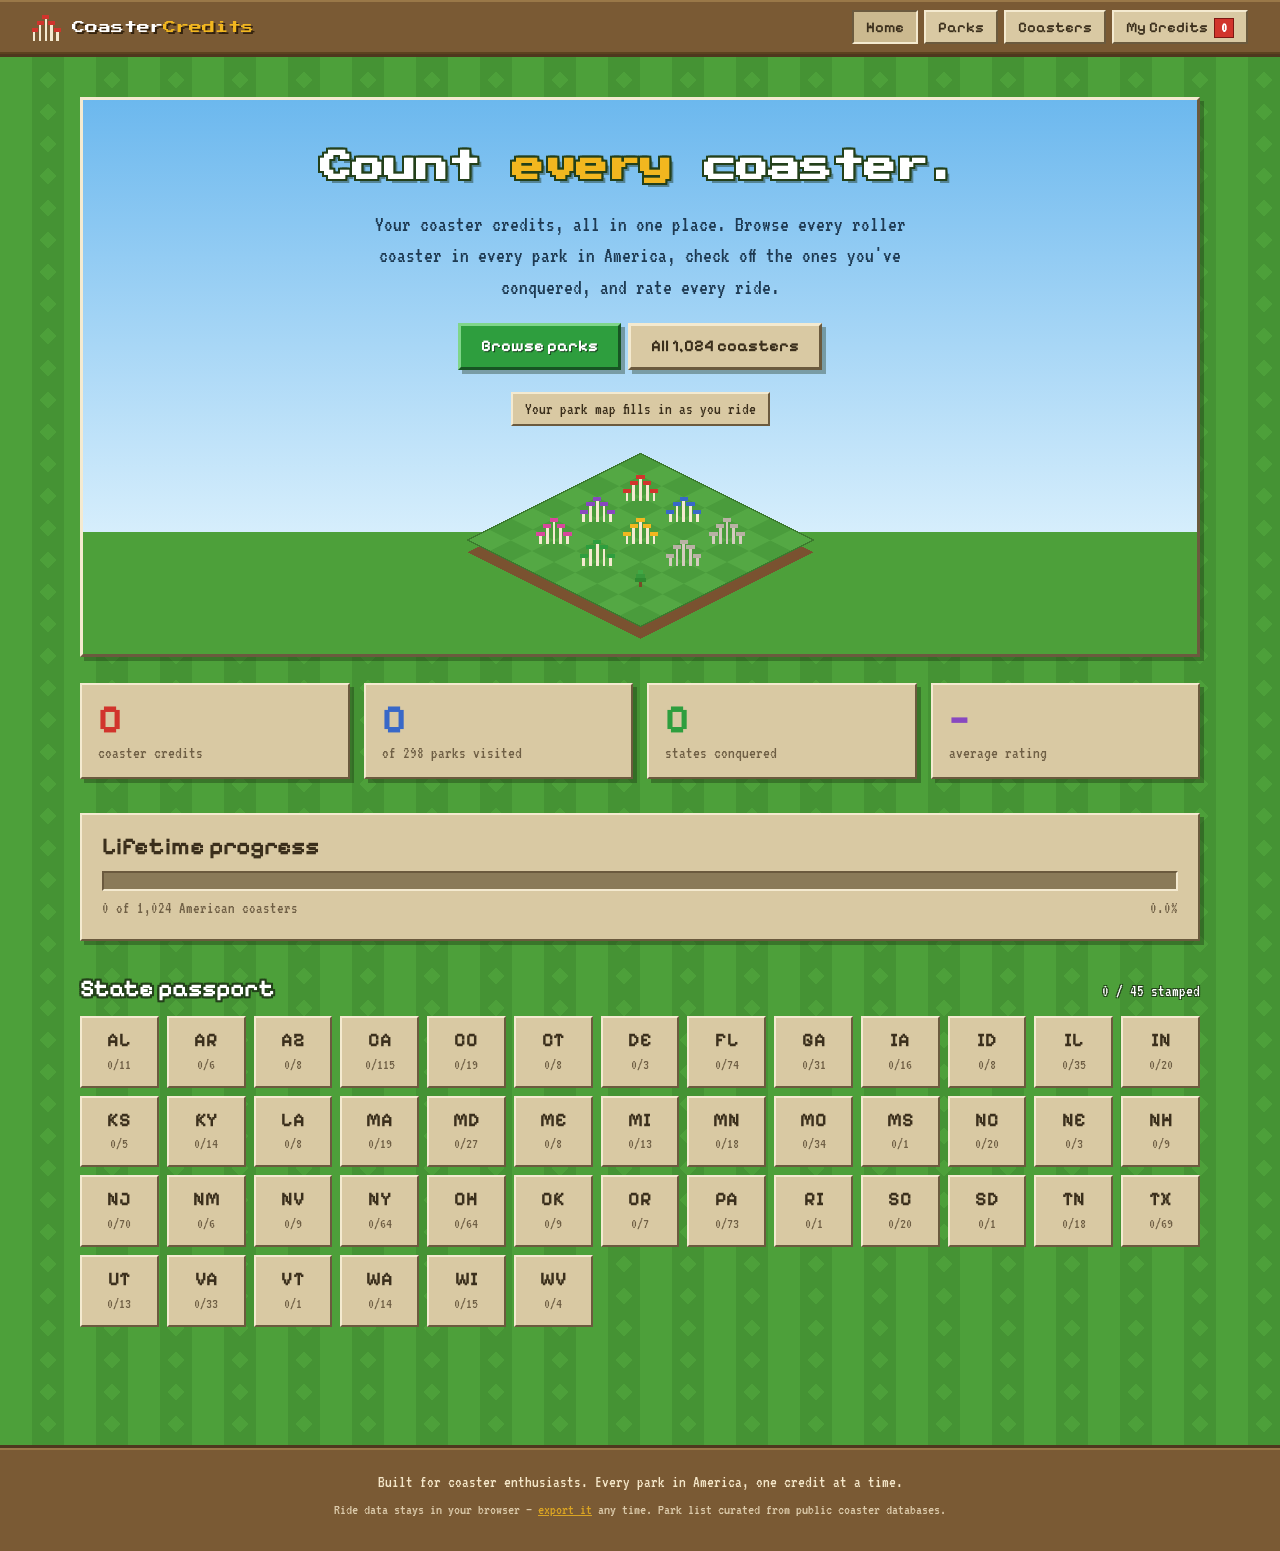
==== index.html @ 4cbdbcba "Add Coaster Credits — static pixel-art coaster credit tracker Static site (no build step) deployed t" ====
<!DOCTYPE html>
<html lang="en">
<head>
<meta charset="UTF-8">
<meta name="viewport" content="width=device-width, initial-scale=1">
<title>Coaster Credits — track every coaster you've ridden</title>
<meta name="description" content="A roller coaster credit tracker for enthusiasts. Browse every coaster in every park in America, log your rides, and review them.">
<link rel="icon" href="data:image/svg+xml,%3Csvg xmlns='http://www.w3.org/2000/svg' viewBox='0 0 100 100'%3E%3Ctext y='.9em' font-size='90'%3E🎢%3C/text%3E%3C/svg%3E">
<link rel="preconnect" href="https://fonts.googleapis.com">
<link rel="preconnect" href="https://fonts.gstatic.com" crossorigin>
<link href="https://fonts.googleapis.com/css2?family=Press+Start+2P&family=Pixelify+Sans:wght@400..700&family=VT323&display=swap" rel="stylesheet">
<link rel="stylesheet" href="css/style.css">
</head>
<body>

<header class="topbar">
  <a class="brand" href="#/">
    <svg class="brand-mark" viewBox="0 0 26 24" shape-rendering="crispEdges" aria-hidden="true">
      <rect x="1" y="16" width="2" height="8" fill="#f4ead0"/>
      <rect x="6" y="10" width="2" height="14" fill="#f4ead0"/>
      <rect x="11" y="5" width="2" height="19" fill="#f4ead0"/>
      <rect x="16" y="10" width="2" height="14" fill="#f4ead0"/>
      <rect x="21" y="16" width="2" height="8" fill="#f4ead0"/>
      <rect x="-1" y="13" width="6" height="3" fill="#d1342c"/>
      <rect x="4" y="7" width="6" height="3" fill="#d1342c"/>
      <rect x="9" y="2" width="6" height="3" fill="#d1342c"/>
      <rect x="14" y="7" width="6" height="3" fill="#d1342c"/>
      <rect x="19" y="13" width="6" height="3" fill="#d1342c"/>
    </svg>
    <span>Coaster<em>Credits</em></span>
  </a>
  <nav class="nav" id="nav">
    <a href="#/" data-route="home">Home</a>
    <a href="#/parks" data-route="parks">Parks</a>
    <a href="#/coasters" data-route="coasters">Coasters</a>
    <a href="#/credits" data-route="credits">My Credits <span class="nav-count" id="navCount">0</span></a>
  </nav>
</header>

<main id="view" class="view"></main>

<footer class="footer">
  <p>Built for coaster enthusiasts. Every park in America, one credit at a time.</p>
  <p class="footer-fine">Ride data stays in your browser — <a href="#/credits">export it</a> any time. Park list curated from public coaster databases.</p>
</footer>

<div class="modal-backdrop" id="modalBackdrop" hidden>
  <div class="modal" role="dialog" aria-modal="true" id="modal"></div>
</div>

<div class="toast-rail" id="toastRail"></div>

<script src="js/data.js"></script>
<script src="js/app.js"></script>
</body>
</html>
---- css/style.css ----
/* ============================================================
   Coaster Credits — tycoon-sim pixel theme
   Grass-tile world, beveled tan windows, pixel display type.
   ============================================================ */

:root {
  --grass: #4da03a;
  --grass-2: #459334;
  --sky: #6cb8ee;
  --sky-2: #d6eefc;
  --panel: #d9c9a3;
  --panel-2: #cbb98f;
  --panel-deep: #b5a377;
  --bevel-light: #f4ead0;
  --bevel-dark: #6b5a3e;
  --ink: #3b2f1c;
  --muted: #6f5f45;
  --title-a: #4a6cb3;
  --title-b: #2f4679;
  --red: #d1342c;
  --orange: #e8862c;
  --yellow: #f2b71f;
  --green: #2e9e3e;
  --green-deep: #1f6b2a;
  --blue: #3868c8;
  --purple: #8848c0;
  --outline: #23401a;
  --px-shadow: 4px 4px 0 rgba(20, 40, 12, .35);
  --font-hero: "Press Start 2P", monospace;
  --font-display: "Pixelify Sans", "Press Start 2P", monospace;
  --font-body: "VT323", "Courier New", monospace;
}

* { box-sizing: border-box; }

html { scroll-behavior: smooth; }

body {
  margin: 0;
  color: var(--ink);
  font-family: var(--font-body);
  font-size: 1.16rem;
  line-height: 1.45;
  min-height: 100vh;
  display: flex;
  flex-direction: column;
  background-color: var(--grass);
  background-image:
    linear-gradient(45deg, var(--grass-2) 25%, transparent 25%),
    linear-gradient(135deg, var(--grass-2) 25%, transparent 25%),
    linear-gradient(225deg, var(--grass-2) 25%, transparent 25%),
    linear-gradient(315deg, var(--grass-2) 25%, transparent 25%);
  background-position: 32px 0, 32px 0, 0 0, 0 0;
  background-size: 64px 32px;
}

a { color: inherit; }

::selection { background: var(--yellow); color: var(--ink); }

img, svg { image-rendering: pixelated; }

/* pixel text outline helpers */
.px-outline {
  color: #fff;
  text-shadow:
    2px 0 var(--outline), -2px 0 var(--outline),
    0 2px var(--outline), 0 -2px var(--outline),
    2px 2px var(--outline), -2px -2px var(--outline),
    2px -2px var(--outline), -2px 2px var(--outline);
}

/* ---------- bevel primitives ---------- */

.bevel, .panel, .park-card, .coaster-row, .credit-entry, .stat-card,
.passport-cell, .toast, .modal, .alpha-rail a {
  border: 2px solid;
  border-color: var(--bevel-light) var(--bevel-dark) var(--bevel-dark) var(--bevel-light);
  background: var(--panel);
  border-radius: 0;
}

/* ---------- top bar ---------- */

.topbar {
  position: sticky;
  top: 0;
  z-index: 50;
  display: flex;
  align-items: center;
  justify-content: space-between;
  gap: 10px;
  flex-wrap: wrap;
  padding: 10px clamp(12px, 3vw, 32px);
  background: #7a5a34;
  border-bottom: 3px solid #4e381e;
  box-shadow: inset 0 2px 0 #9a7848, inset 0 -2px 0 #5c421f;
}

.brand {
  display: flex;
  align-items: center;
  gap: 10px;
  text-decoration: none;
  font-family: var(--font-hero);
  font-size: .82rem;
  color: #fff;
  text-shadow: 2px 2px 0 #33220e;
}

.brand em { font-style: normal; color: var(--yellow); }

.brand-mark { width: 30px; height: 28px; }

.nav { display: flex; gap: 6px; flex-wrap: wrap; }

.nav a {
  text-decoration: none;
  color: var(--ink);
  font-family: var(--font-display);
  font-weight: 600;
  font-size: .92rem;
  padding: 5px 12px 4px;
  background: var(--panel);
  border: 2px solid;
  border-color: var(--bevel-light) var(--bevel-dark) var(--bevel-dark) var(--bevel-light);
}

.nav a:hover { background: #e5d6b2; }

.nav a.active {
  background: var(--panel-2);
  border-color: var(--bevel-dark) var(--bevel-light) var(--bevel-light) var(--bevel-dark);
}

.nav-count {
  display: inline-block;
  min-width: 20px;
  text-align: center;
  padding: 0 5px;
  margin-left: 3px;
  background: var(--red);
  border: 1px solid #7c1712;
  color: #fff;
  font-family: var(--font-body);
  font-size: .95rem;
  line-height: 1.2;
}

/* ---------- layout ---------- */

.view {
  flex: 1;
  width: min(1120px, 100% - clamp(20px, 5vw, 64px));
  margin: 0 auto;
  padding: clamp(20px, 3.5vw, 40px) 0 64px;
}

.page-head { margin-bottom: 20px; }

h1, h2, h3 { line-height: 1.2; margin: 0 0 .4em; }

h1 {
  font-family: var(--font-hero);
  font-size: clamp(1.05rem, 3.6vw, 1.7rem);
  color: #fff;
  text-shadow:
    2px 0 var(--outline), -2px 0 var(--outline),
    0 2px var(--outline), 0 -2px var(--outline),
    2px 2px var(--outline), -2px -2px var(--outline),
    2px -2px var(--outline), -2px 2px var(--outline),
    4px 4px 0 rgba(20, 40, 12, .4);
}

h2 { font-family: var(--font-display); font-weight: 700; font-size: 1.5rem; }

h3 { font-family: var(--font-display); font-weight: 600; font-size: 1.18rem; }

.page-head .lede, .view > .lede {
  color: #f0fae8;
  text-shadow: 1px 1px 0 var(--outline), -1px -1px 0 var(--outline),
    1px -1px 0 var(--outline), -1px 1px 0 var(--outline);
}

.lede { max-width: 62ch; margin: 0; font-size: 1.25rem; }

.grad-text {
  color: var(--yellow);
  text-shadow:
    2px 0 var(--outline), -2px 0 var(--outline),
    0 2px var(--outline), 0 -2px var(--outline),
    2px 2px var(--outline), -2px -2px var(--outline),
    2px -2px var(--outline), -2px 2px var(--outline),
    4px 4px 0 rgba(20, 40, 12, .4);
}

/* ---------- hero ---------- */

.hero {
  position: relative;
  overflow: hidden;
  text-align: center;
  padding: clamp(24px, 5vw, 48px) clamp(14px, 4vw, 40px) 0;
  margin-bottom: 26px;
  background: linear-gradient(var(--sky) 0%, var(--sky-2) 78%, var(--grass) 78%);
  border: 3px solid;
  border-color: var(--bevel-light) var(--bevel-dark) var(--bevel-dark) var(--bevel-light);
  box-shadow: var(--px-shadow);
}

.hero h1 { position: relative; z-index: 2; font-size: clamp(1.15rem, 4.2vw, 2rem); margin-bottom: .7em; }

.hero .lede {
  position: relative;
  z-index: 2;
  margin: 0 auto 20px;
  color: #1e3a52;
  text-shadow: none;
  font-size: clamp(1.15rem, 2.4vw, 1.35rem);
}

.hero .cta-row { position: relative; z-index: 2; margin-bottom: 22px; }

.hero-scene { margin: 0 auto; position: relative; z-index: 1; }

.hero-scene .iso-svg { display: block; margin: 0 auto; }

.scene-caption {
  position: relative;
  z-index: 2;
  display: inline-block;
  margin: 0 auto 14px;
  padding: 3px 12px;
  background: var(--panel);
  border: 2px solid;
  border-color: var(--bevel-light) var(--bevel-dark) var(--bevel-dark) var(--bevel-light);
  font-size: 1.05rem;
  color: var(--ink);
}

.cloud {
  position: absolute;
  top: auto;
  bottom: 40%;
  z-index: 0;
  left: -140px;
  width: 16px;
  height: 16px;
  background: #fff;
  opacity: .92;
  box-shadow:
    16px 0 #fff, 32px 0 #fff, 48px 0 #fff, 64px 0 #fff,
    16px -16px #fff, 32px -16px #fff, 48px -16px #fff;
  animation: drift 70s linear infinite;
  pointer-events: none;
}

.cloud.c2 { bottom: 30%; animation-duration: 105s; animation-delay: -40s; --cloud-scale: scale(.6); }

@keyframes drift {
  from { transform: translateX(0) var(--cloud-scale, scale(1)); }
  to { transform: translateX(130vw) var(--cloud-scale, scale(1)); }
}

/* ---------- iso scenes ---------- */

.iso-scene { text-align: center; }

.iso-svg { width: 100%; height: auto; }

.iso-extra {
  font-family: var(--font-body);
  font-size: 15px;
  fill: #fff;
  paint-order: stroke;
  stroke: var(--outline);
  stroke-width: 3px;
}

.panel-sky {
  background: linear-gradient(#8cc8f2, #d6eefc);
  padding: 14px 14px 6px;
  margin: 18px 0;
}

.scene-hint { font-size: 1rem; color: #2b4a63; margin: 4px 0 6px; }

/* ---------- buttons ---------- */

.btn {
  display: inline-flex;
  align-items: center;
  justify-content: center;
  gap: 8px;
  padding: 9px 20px 8px;
  border: 3px solid;
  border-color: var(--bevel-light) var(--bevel-dark) var(--bevel-dark) var(--bevel-light);
  border-radius: 0;
  background: var(--panel);
  color: var(--ink);
  font-family: var(--font-display);
  font-weight: 700;
  font-size: 1.02rem;
  text-decoration: none;
  cursor: pointer;
}

.btn:hover { filter: brightness(1.07); }

.btn:active {
  border-color: var(--bevel-dark) var(--bevel-light) var(--bevel-light) var(--bevel-dark);
  transform: translate(1px, 1px);
}

.btn-primary {
  background: var(--green);
  border-color: #7fd68a #175523 #175523 #7fd68a;
  color: #fff;
  text-shadow: 1px 1px 0 #14431c;
  box-shadow: var(--px-shadow);
}

.btn-primary:active { border-color: #175523 #7fd68a #7fd68a #175523; }

.btn-ghost { box-shadow: var(--px-shadow); }

.btn-small { padding: 6px 13px 5px; font-size: .92rem; box-shadow: none; }

.btn-danger {
  background: var(--red);
  border-color: #ef8f86 #6d130e #6d130e #ef8f86;
  color: #fff;
  text-shadow: 1px 1px 0 #5c110d;
}

.btn-danger:active { border-color: #6d130e #ef8f86 #ef8f86 #6d130e; }

/* ---------- stat band ---------- */

.stat-band {
  display: grid;
  grid-template-columns: repeat(auto-fit, minmax(150px, 1fr));
  gap: 14px;
  margin: 26px 0;
}

.stat-card { padding: 14px 16px 12px; box-shadow: var(--px-shadow); }

.stat-card .num {
  font-family: var(--font-display);
  font-weight: 700;
  font-size: clamp(1.9rem, 3.6vw, 2.5rem);
  line-height: 1;
}

.stat-band .stat-card:nth-child(1) .num { color: var(--red); }
.stat-band .stat-card:nth-child(2) .num { color: var(--blue); }
.stat-band .stat-card:nth-child(3) .num { color: var(--green); }
.stat-band .stat-card:nth-child(4) .num { color: var(--purple); }

.stat-card .label { color: var(--muted); font-size: 1.05rem; margin-top: 2px; }

/* ---------- sections / panels ---------- */

.section { margin: 34px 0; }

.section-head {
  display: flex;
  align-items: baseline;
  justify-content: space-between;
  gap: 12px;
  flex-wrap: wrap;
  margin-bottom: 12px;
}

.section-head h2 {
  color: #fff;
  text-shadow: 2px 0 var(--outline), -2px 0 var(--outline),
    0 2px var(--outline), 0 -2px var(--outline),
    2px 2px var(--outline), -2px -2px var(--outline),
    2px -2px var(--outline), -2px 2px var(--outline);
  margin: 0;
}

.section-head .more {
  color: #fff;
  font-size: 1.05rem;
  text-decoration: none;
  text-shadow: 1px 1px 0 var(--outline), -1px -1px 0 var(--outline),
    1px -1px 0 var(--outline), -1px 1px 0 var(--outline);
}

.section-head .more:hover { color: var(--yellow); }

.panel { padding: 18px 20px; box-shadow: var(--px-shadow); }

.panel h2 { margin-top: 0; }

/* ---------- progress ---------- */

.progress-wrap { margin-top: 8px; }

.progress-bar {
  height: 20px;
  background: #8a7a58;
  border: 2px solid;
  border-color: var(--bevel-dark) var(--bevel-light) var(--bevel-light) var(--bevel-dark);
  overflow: hidden;
}

.progress-bar > i {
  display: block;
  height: 100%;
  background: repeating-linear-gradient(90deg, var(--green) 0 12px, #3bb44e 12px 24px);
  transition: width .5s steps(12);
}

.progress-meta {
  display: flex;
  justify-content: space-between;
  gap: 10px;
  color: var(--muted);
  font-size: 1.02rem;
  margin-top: 6px;
}

/* meter: small labelled progress block */
.meter {
  position: relative;
  height: 18px;
  width: 100%;
  background: #8a7a58;
  border: 2px solid;
  border-color: var(--bevel-dark) var(--bevel-light) var(--bevel-light) var(--bevel-dark);
}

.meter i {
  display: block;
  height: 100%;
  background: repeating-linear-gradient(90deg, var(--green) 0 10px, #3bb44e 10px 20px);
}

.meter.full i { background: repeating-linear-gradient(90deg, var(--yellow) 0 10px, #f8cf4f 10px 20px); }

.meter b {
  position: absolute;
  inset: 0;
  display: grid;
  place-items: center;
  font-family: var(--font-body);
  font-weight: 400;
  font-size: .98rem;
  color: #fff;
  text-shadow: 1px 1px 0 #000;
  letter-spacing: .5px;
}

/* ---------- state passport ---------- */

.passport-grid {
  display: grid;
  grid-template-columns: repeat(auto-fill, minmax(74px, 1fr));
  gap: 8px;
}

.passport-cell {
  padding: 8px 6px 10px;
  text-align: center;
  text-decoration: none;
  position: relative;
  overflow: hidden;
}

.passport-cell:hover { background: #e5d6b2; }

.passport-cell .st { font-family: var(--font-display); font-weight: 700; font-size: 1.2rem; display: block; }

.passport-cell .frac { display: block; color: var(--muted); font-size: .95rem; }

.passport-cell .fill {
  position: absolute;
  left: 0;
  bottom: 0;
  height: 4px;
  background: var(--green);
}

.passport-cell.done { background: var(--green); border-color: #7fd68a #175523 #175523 #7fd68a; }
.passport-cell.done .st { color: #fff; text-shadow: 1px 1px 0 #14431c; }
.passport-cell.done .frac { color: #d8f5dc; }
.passport-cell.done .fill { background: var(--yellow); }

/* ---------- toolbars ---------- */

.toolbar {
  display: flex;
  gap: 8px;
  flex-wrap: wrap;
  align-items: center;
  margin: 16px 0 18px;
}

.search-box { position: relative; flex: 1 1 220px; }

.search-box svg {
  position: absolute;
  left: 11px;
  top: 50%;
  transform: translateY(-50%);
  width: 16px;
  height: 16px;
  color: var(--muted);
  pointer-events: none;
}

.search-box input {
  width: 100%;
  padding: 8px 12px 7px 36px;
  border: 2px solid;
  border-color: var(--bevel-dark) var(--bevel-light) var(--bevel-light) var(--bevel-dark);
  border-radius: 0;
  background: #f8f2df;
  color: var(--ink);
  font-family: var(--font-body);
  font-size: 1.12rem;
  outline: none;
}

.search-box input:focus { background: #fffbee; outline: 2px solid var(--yellow); outline-offset: -1px; }

.search-box input::placeholder { color: #a08e6c; }

select.control, .control-btn {
  padding: 8px 12px 7px;
  border: 2px solid;
  border-color: var(--bevel-light) var(--bevel-dark) var(--bevel-dark) var(--bevel-light);
  border-radius: 0;
  background: var(--panel);
  color: var(--ink);
  font-family: var(--font-body);
  font-size: 1.08rem;
  cursor: pointer;
  outline: none;
}

select.control:focus, .control-btn:focus-visible { outline: 2px solid var(--yellow); outline-offset: -1px; }

.control-btn.on {
  background: var(--panel-2);
  border-color: var(--bevel-dark) var(--bevel-light) var(--bevel-light) var(--bevel-dark);
  box-shadow: inset 0 0 0 2px rgba(46, 158, 62, .35);
}

.result-count {
  color: #fff;
  text-shadow: 1px 1px 0 var(--outline), -1px -1px 0 var(--outline),
    1px -1px 0 var(--outline), -1px 1px 0 var(--outline);
  font-size: 1.08rem;
  margin: -6px 0 12px;
}

/* ---------- park cards ---------- */

.card-grid {
  display: grid;
  grid-template-columns: repeat(auto-fill, minmax(240px, 1fr));
  gap: 14px;
}

.park-card {
  display: flex;
  flex-direction: column;
  gap: 10px;
  padding: 14px 16px 16px;
  text-decoration: none;
  box-shadow: var(--px-shadow);
  transition: transform .1s;
}

.park-card:hover { transform: translate(-2px, -2px); box-shadow: 6px 6px 0 rgba(20, 40, 12, .35); background: #e0d1ab; }

.park-card h3 { margin: 0; }

.park-card .loc { color: var(--muted); font-size: 1rem; }

.park-card-foot { margin-top: auto; display: flex; flex-direction: column; gap: 6px; }

.park-card-foot .count { color: var(--muted); font-size: 1.02rem; }

.park-card-foot .count b { color: var(--ink); }

/* ---------- badges ---------- */

.badge {
  display: inline-block;
  padding: 1px 8px;
  font-family: var(--font-body);
  font-size: .92rem;
  letter-spacing: .04em;
  text-transform: uppercase;
  border: 1px solid;
}

.badge-defunct { background: #b9b2a4; color: #46402f; border-color: #7d7565; }

.badge-ridden { background: var(--green); color: #fff; border-color: var(--green-deep); }

/* ---------- park detail ---------- */

.back-link {
  display: inline-flex;
  align-items: center;
  gap: 6px;
  color: #fff;
  text-shadow: 1px 1px 0 var(--outline), -1px -1px 0 var(--outline),
    1px -1px 0 var(--outline), -1px 1px 0 var(--outline);
  text-decoration: none;
  font-size: 1.08rem;
  margin-bottom: 14px;
}

.back-link:hover { color: var(--yellow); }

.park-hero {
  display: flex;
  justify-content: space-between;
  align-items: flex-start;
  gap: 18px;
  flex-wrap: wrap;
  margin-bottom: 6px;
}

.park-hero .meta {
  color: #f0fae8;
  text-shadow: 1px 1px 0 var(--outline), -1px -1px 0 var(--outline),
    1px -1px 0 var(--outline), -1px 1px 0 var(--outline);
  display: flex;
  gap: 10px;
  align-items: center;
  flex-wrap: wrap;
  font-size: 1.15rem;
}

.park-frac {
  font-family: var(--font-hero);
  font-size: 1.3rem;
  color: #fff;
  text-shadow: 2px 0 var(--outline), -2px 0 var(--outline),
    0 2px var(--outline), 0 -2px var(--outline),
    2px 2px var(--outline), -2px -2px var(--outline),
    2px -2px var(--outline), -2px 2px var(--outline);
}

.park-frac span { font-size: .8em; color: #d9e8d2; }

.park-panel { margin-top: 14px; }

/* ---------- coaster rows ---------- */

.coaster-list { display: flex; flex-direction: column; gap: 8px; margin-top: 18px; }

.coaster-row {
  display: flex;
  align-items: center;
  gap: 12px;
  padding: 10px 14px;
}

.coaster-row:hover { background: #e0d1ab; }

.coaster-row.ridden {
  background: #cfe3b0;
  border-color: #eef7dc #4c7030 #4c7030 #eef7dc;
}

.ride-toggle {
  flex: none;
  width: 30px;
  height: 30px;
  border: 2px solid;
  border-color: var(--bevel-dark) var(--bevel-light) var(--bevel-light) var(--bevel-dark);
  border-radius: 0;
  background: #f8f2df;
  cursor: pointer;
  display: grid;
  place-items: center;
  color: transparent;
  padding: 0;
}

.ride-toggle:hover { outline: 2px solid var(--yellow); outline-offset: -1px; }

.coaster-row.ridden .ride-toggle {
  background: var(--green);
  border-color: #7fd68a #175523 #175523 #7fd68a;
  color: #fff;
}

.ride-toggle svg { width: 16px; height: 16px; }

.coaster-info { flex: 1; min-width: 0; }

.coaster-info .cname { font-family: var(--font-display); font-weight: 600; font-size: 1.1rem; }

.coaster-info .csub { color: var(--muted); font-size: 1rem; display: flex; gap: 8px; align-items: center; flex-wrap: wrap; }

.coaster-info .csub a { color: var(--muted); text-decoration: none; }

.coaster-info .csub a:hover { color: var(--ink); text-decoration: underline; }

.row-stars { color: #d9a406; font-size: 1.05rem; letter-spacing: 2px; white-space: nowrap; }

.row-stars .off { color: rgba(59, 47, 28, .25); }

.review-snippet {
  color: var(--muted);
  font-size: 1.02rem;
  font-style: italic;
  margin-top: 2px;
  overflow: hidden;
  text-overflow: ellipsis;
  display: -webkit-box;
  -webkit-line-clamp: 2;
  -webkit-box-orient: vertical;
}

/* ---------- credits page ---------- */

.credit-entry { display: flex; gap: 14px; padding: 12px 16px; }

.credit-num {
  flex: none;
  font-family: var(--font-display);
  font-weight: 700;
  font-size: 1.25rem;
  color: var(--orange);
  min-width: 44px;
}

.credit-body { flex: 1; min-width: 0; }

.credit-body .cname { font-family: var(--font-display); font-weight: 600; font-size: 1.12rem; }

.credit-actions { display: flex; flex-direction: column; gap: 6px; align-items: flex-end; }

.icon-btn {
  background: var(--panel);
  border: 2px solid;
  border-color: var(--bevel-light) var(--bevel-dark) var(--bevel-dark) var(--bevel-light);
  border-radius: 0;
  color: var(--ink);
  padding: 3px 10px 2px;
  font-size: .98rem;
  cursor: pointer;
  font-family: var(--font-body);
}

.icon-btn:hover { background: #e5d6b2; }

.icon-btn:active { border-color: var(--bevel-dark) var(--bevel-light) var(--bevel-light) var(--bevel-dark); }

.empty-state {
  text-align: center;
  padding: 56px 20px;
  color: #fff;
  text-shadow: 1px 1px 0 var(--outline), -1px -1px 0 var(--outline),
    1px -1px 0 var(--outline), -1px 1px 0 var(--outline);
  font-size: 1.2rem;
}

.empty-state .big { font-size: 3rem; margin-bottom: 8px; text-shadow: none; }

.empty-state a { color: var(--yellow); }

.empty-state .btn { text-shadow: 1px 1px 0 #14431c; margin-top: 12px; }

/* ---------- modal ---------- */

.modal-backdrop[hidden] { display: none; }

.modal-backdrop {
  position: fixed;
  inset: 0;
  z-index: 100;
  background: rgba(20, 30, 12, .55);
  display: grid;
  place-items: center;
  padding: 16px;
}

.modal {
  width: min(500px, 100%);
  max-height: 90vh;
  overflow: auto;
  border-width: 3px;
  padding: 20px;
  box-shadow: 6px 6px 0 rgba(20, 40, 12, .45);
}

.modal h2 {
  margin: -20px -20px 4px;
  padding: 9px 16px 8px;
  background: linear-gradient(var(--title-a), var(--title-b));
  border-bottom: 2px solid #1d2c4e;
  color: #fff;
  text-shadow: 1px 1px 0 #16223c;
  font-size: 1.25rem;
}

.modal .sub { color: var(--muted); margin: 10px 0 16px; font-size: 1.05rem; }

.field { margin-bottom: 14px; }

.field label { display: block; font-family: var(--font-display); font-weight: 600; font-size: .95rem; margin-bottom: 5px; color: var(--ink); }

.field input[type="date"], .field input[type="number"], .field textarea {
  width: 100%;
  padding: 8px 12px;
  border: 2px solid;
  border-color: var(--bevel-dark) var(--bevel-light) var(--bevel-light) var(--bevel-dark);
  border-radius: 0;
  background: #f8f2df;
  color: var(--ink);
  font-family: var(--font-body);
  font-size: 1.1rem;
  outline: none;
}

.field input:focus, .field textarea:focus { background: #fffbee; outline: 2px solid var(--yellow); outline-offset: -1px; }

.field textarea { min-height: 100px; resize: vertical; }

.star-input { display: flex; gap: 4px; }

.star-input button {
  background: none;
  border: none;
  font-size: 2rem;
  line-height: 1;
  cursor: pointer;
  color: rgba(59, 47, 28, .25);
  padding: 2px;
}

.star-input button.on { color: #e8ac04; text-shadow: 1px 1px 0 #7c5a02; }

.star-input button:hover { transform: scale(1.15); }

.modal-actions { display: flex; justify-content: space-between; gap: 8px; margin-top: 18px; flex-wrap: wrap; }

.modal-actions .spacer { flex: 1; }

/* ---------- toasts ---------- */

.toast-rail {
  position: fixed;
  bottom: 20px;
  left: 50%;
  transform: translateX(-50%);
  z-index: 200;
  display: flex;
  flex-direction: column;
  gap: 8px;
  align-items: center;
  pointer-events: none;
  width: max-content;
  max-width: calc(100vw - 24px);
}

.toast {
  padding: 8px 18px 7px;
  font-size: 1.1rem;
  box-shadow: var(--px-shadow);
  animation: toastIn .18s steps(3), toastOut .25s steps(3) forwards 2.6s;
}

@keyframes toastIn { from { opacity: 0; transform: translateY(12px); } }
@keyframes toastOut { to { opacity: 0; transform: translateY(8px); } }

/* ---------- alphabet index ---------- */

.alpha-rail { display: flex; flex-wrap: wrap; gap: 5px; margin-bottom: 16px; }

.alpha-rail a {
  text-decoration: none;
  color: var(--ink);
  font-family: var(--font-display);
  font-weight: 600;
  font-size: .95rem;
  padding: 2px 8px 1px;
}

.alpha-rail a:hover { background: #e5d6b2; }

.alpha-head {
  font-family: var(--font-hero);
  font-size: 1.3rem;
  margin: 24px 0 8px;
  color: var(--yellow);
  text-shadow: 2px 0 var(--outline), -2px 0 var(--outline),
    0 2px var(--outline), 0 -2px var(--outline),
    2px 2px var(--outline), -2px -2px var(--outline),
    2px -2px var(--outline), -2px 2px var(--outline);
}

/* ---------- footer ---------- */

.footer {
  margin-top: 20px;
  padding: 18px clamp(16px, 4vw, 44px) 26px;
  background: #7a5a34;
  border-top: 3px solid #4e381e;
  box-shadow: inset 0 2px 0 #9a7848;
  color: #f4e6c8;
  text-align: center;
  font-size: 1.05rem;
}

.footer p { margin: 4px 0; }

.footer-fine { font-size: .95rem; opacity: .8; }

.footer a { color: var(--yellow); }

/* ---------- misc ---------- */

.hidden { display: none !important; }

@media (max-width: 640px) {
  body { font-size: 1.08rem; }
  .topbar { justify-content: center; }
  .nav { justify-content: center; }
  .nav a { font-size: .85rem; padding: 5px 9px 4px; }
  .brand { font-size: .7rem; }
  .view { width: calc(100% - 24px); }
  .credit-entry { flex-wrap: wrap; }
  .credit-actions { flex-direction: row; width: 100%; justify-content: flex-end; }
  .coaster-row { flex-wrap: wrap; }
  .coaster-info { flex: 1 1 60%; }
  .park-hero { align-items: center; }
  .passport-grid { grid-template-columns: repeat(auto-fill, minmax(62px, 1fr)); }
  .modal { padding: 16px; }
  .modal h2 { margin: -16px -16px 4px; }
  .toolbar .btn-small { flex: 1 1 auto; }
}

@media (prefers-reduced-motion: reduce) {
  *, *::before, *::after { animation-duration: .01ms !important; transition-duration: .01ms !important; }
}
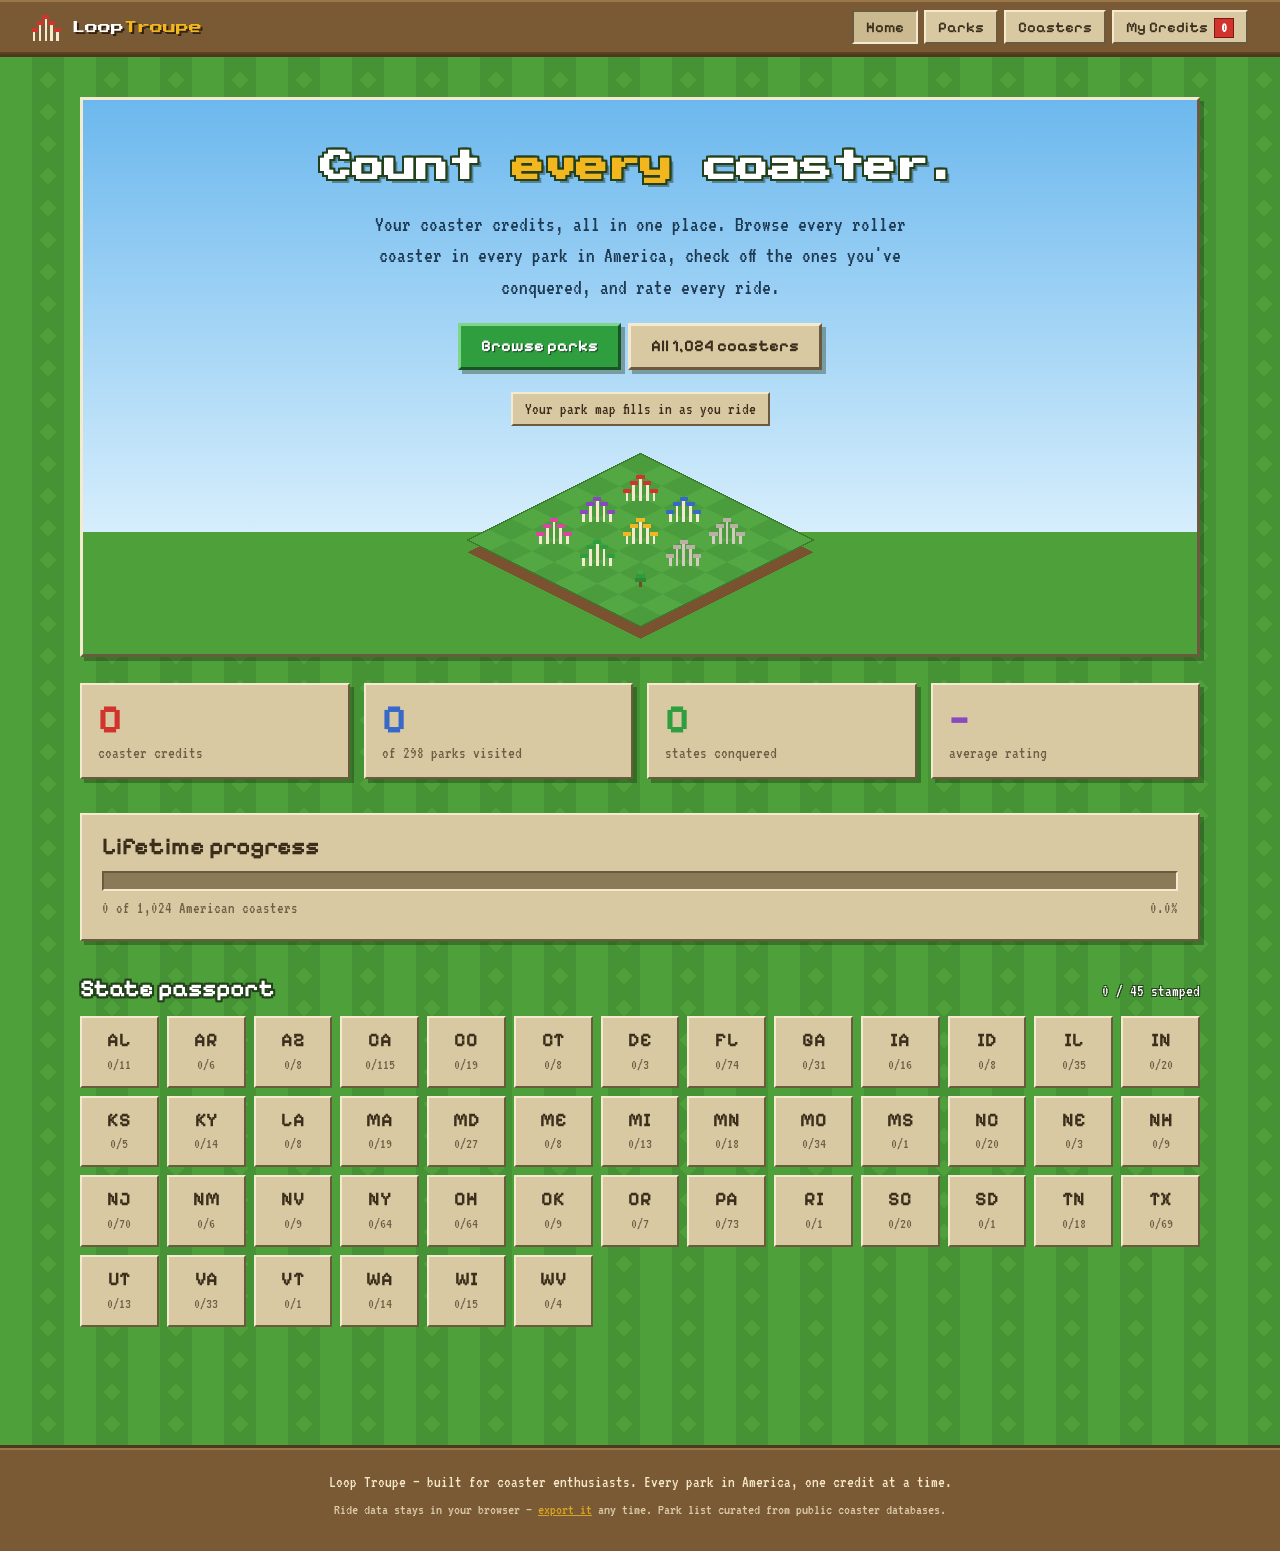
==== commit 5bb6043b: "Rebrand site as Loop Troupe Co-Authored-By: Claude Fable 5 <noreply@anthropic.com> Claude-Session: h" ====
--- a/index.html
+++ b/index.html
@@ -3,8 +3,8 @@
 <head>
 <meta charset="UTF-8">
 <meta name="viewport" content="width=device-width, initial-scale=1">
-<title>Coaster Credits — track every coaster you've ridden</title>
-<meta name="description" content="A roller coaster credit tracker for enthusiasts. Browse every coaster in every park in America, log your rides, and review them.">
+<title>Loop Troupe — track every coaster you've ridden</title>
+<meta name="description" content="Loop Troupe: a roller coaster credit tracker for enthusiasts. Browse every coaster in every park in America, log your rides, and review them.">
 <link rel="icon" href="data:image/svg+xml,%3Csvg xmlns='http://www.w3.org/2000/svg' viewBox='0 0 100 100'%3E%3Ctext y='.9em' font-size='90'%3E🎢%3C/text%3E%3C/svg%3E">
 <link rel="preconnect" href="https://fonts.googleapis.com">
 <link rel="preconnect" href="https://fonts.gstatic.com" crossorigin>
@@ -27,7 +27,7 @@
       <rect x="14" y="7" width="6" height="3" fill="#d1342c"/>
       <rect x="19" y="13" width="6" height="3" fill="#d1342c"/>
     </svg>
-    <span>Coaster<em>Credits</em></span>
+    <span>Loop<em>Troupe</em></span>
   </a>
   <nav class="nav" id="nav">
     <a href="#/" data-route="home">Home</a>
@@ -40,7 +40,7 @@
 <main id="view" class="view"></main>
 
 <footer class="footer">
-  <p>Built for coaster enthusiasts. Every park in America, one credit at a time.</p>
+  <p>Loop Troupe — built for coaster enthusiasts. Every park in America, one credit at a time.</p>
   <p class="footer-fine">Ride data stays in your browser — <a href="#/credits">export it</a> any time. Park list curated from public coaster databases.</p>
 </footer>
 
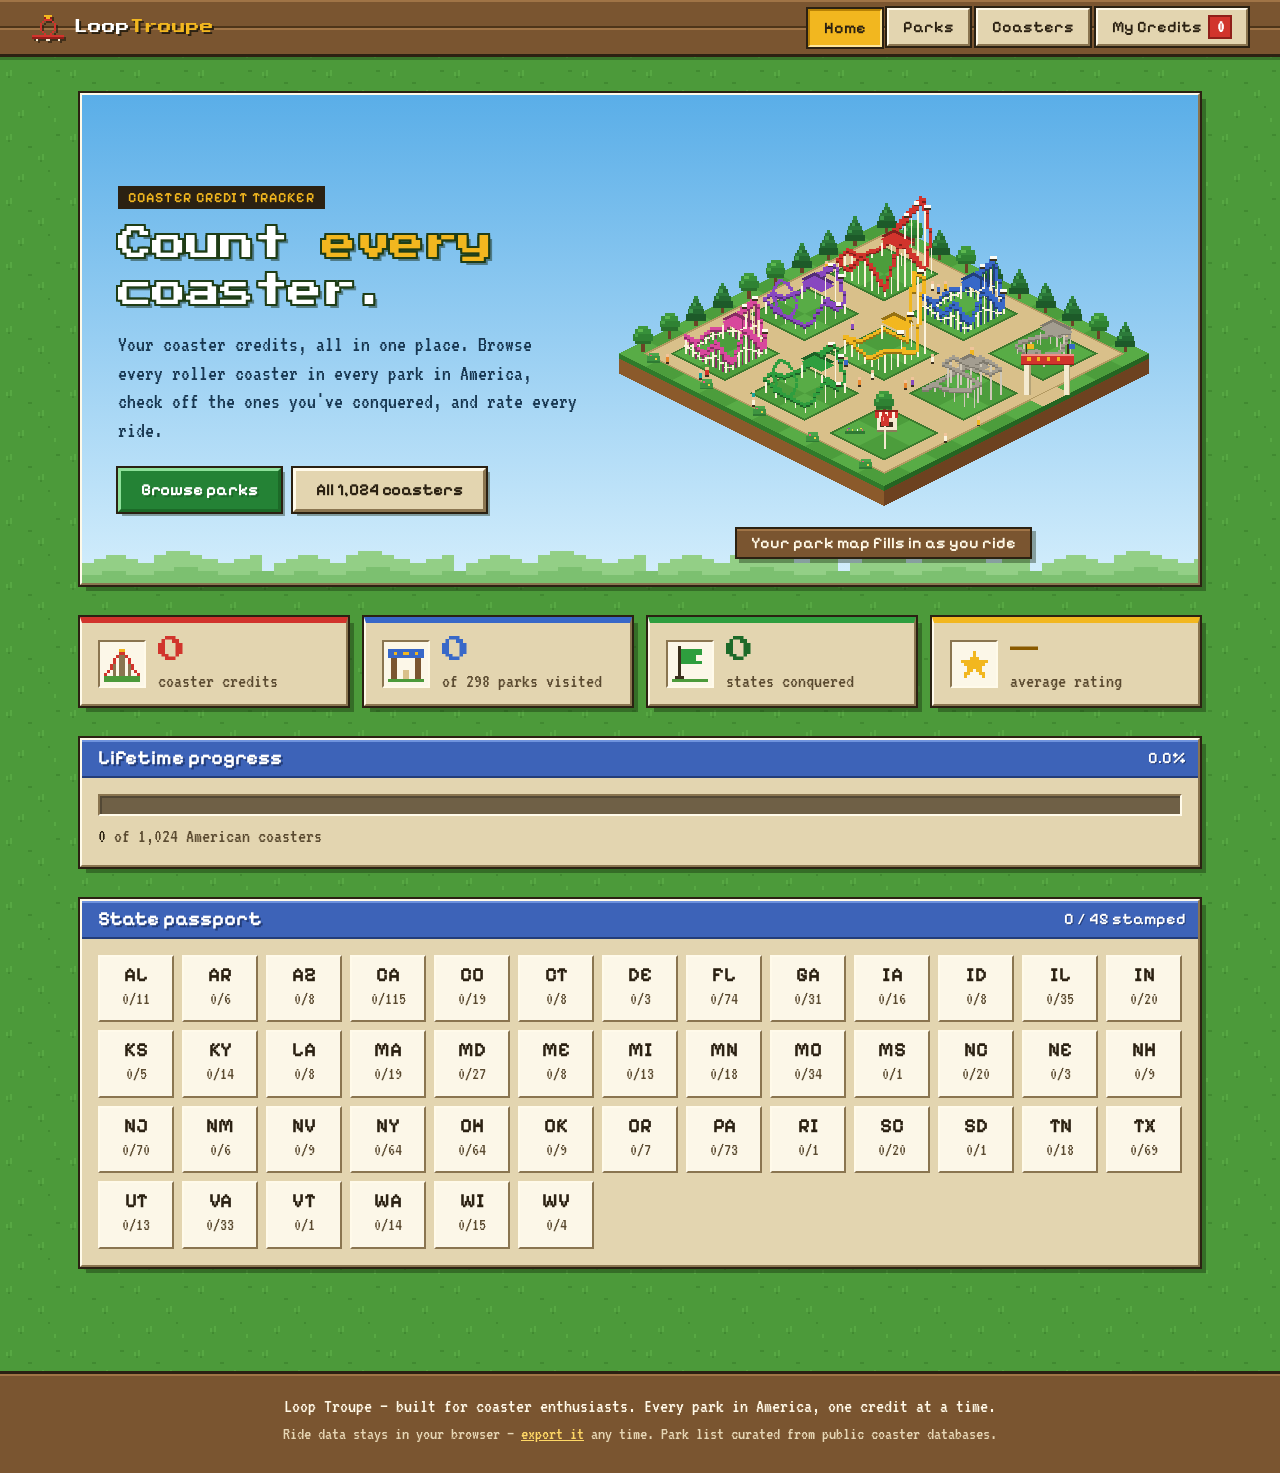
==== commit 31874735: "Polish the retro theme-park-sim design Product designer pass across every view, within the approved " ====
--- a/index.html
+++ b/index.html
@@ -12,24 +12,32 @@
 <link rel="stylesheet" href="css/style.css">
 </head>
 <body>
+<a class="skip-link" href="#view">Skip to content</a>
 
 <header class="topbar">
   <a class="brand" href="#/">
-    <svg class="brand-mark" viewBox="0 0 26 24" shape-rendering="crispEdges" aria-hidden="true">
-      <rect x="1" y="16" width="2" height="8" fill="#f4ead0"/>
-      <rect x="6" y="10" width="2" height="14" fill="#f4ead0"/>
-      <rect x="11" y="5" width="2" height="19" fill="#f4ead0"/>
-      <rect x="16" y="10" width="2" height="14" fill="#f4ead0"/>
-      <rect x="21" y="16" width="2" height="8" fill="#f4ead0"/>
-      <rect x="-1" y="13" width="6" height="3" fill="#d1342c"/>
-      <rect x="4" y="7" width="6" height="3" fill="#d1342c"/>
-      <rect x="9" y="2" width="6" height="3" fill="#d1342c"/>
-      <rect x="14" y="7" width="6" height="3" fill="#d1342c"/>
-      <rect x="19" y="13" width="6" height="3" fill="#d1342c"/>
+    <svg class="brand-mark" viewBox="0 0 16 14" shape-rendering="crispEdges" aria-hidden="true">
+      <rect x="6" y="3" width="4" height="1" fill="#d1342c"/>
+      <rect x="5" y="4" width="1" height="1" fill="#d1342c"/>
+      <rect x="10" y="4" width="1" height="1" fill="#d1342c"/>
+      <rect x="4" y="5" width="1" height="4" fill="#d1342c"/>
+      <rect x="11" y="5" width="1" height="4" fill="#d1342c"/>
+      <rect x="5" y="9" width="1" height="1" fill="#d1342c"/>
+      <rect x="10" y="9" width="1" height="1" fill="#d1342c"/>
+      <rect x="6" y="10" width="1" height="1" fill="#d1342c"/>
+      <rect x="9" y="10" width="1" height="1" fill="#d1342c"/>
+      <rect x="0" y="11" width="16" height="1" fill="#d1342c"/>
+      <rect x="0" y="12" width="16" height="1" fill="#8f1f19"/>
+      <rect x="2" y="13" width="1" height="1" fill="#f4ead0"/>
+      <rect x="13" y="13" width="1" height="1" fill="#f4ead0"/>
+      <rect x="7" y="13" width="2" height="1" fill="#f4ead0"/>
+      <rect x="6" y="1" width="4" height="2" fill="#f2b71f"/>
+      <rect x="6" y="2" width="1" height="1" fill="#8f1f19"/>
+      <rect x="9" y="2" width="1" height="1" fill="#8f1f19"/>
     </svg>
     <span>Loop<em>Troupe</em></span>
   </a>
-  <nav class="nav" id="nav">
+  <nav class="nav" id="nav" aria-label="Main">
     <a href="#/" data-route="home">Home</a>
     <a href="#/parks" data-route="parks">Parks</a>
     <a href="#/coasters" data-route="coasters">Coasters</a>
@@ -37,7 +45,7 @@
   </nav>
 </header>
 
-<main id="view" class="view"></main>
+<main id="view" class="view" tabindex="-1"></main>
 
 <footer class="footer">
   <p>Loop Troupe — built for coaster enthusiasts. Every park in America, one credit at a time.</p>
@@ -45,10 +53,10 @@
 </footer>
 
 <div class="modal-backdrop" id="modalBackdrop" hidden>
-  <div class="modal" role="dialog" aria-modal="true" id="modal"></div>
+  <div class="modal" role="dialog" aria-modal="true" aria-labelledby="modalTitle" tabindex="-1" id="modal"></div>
 </div>
 
-<div class="toast-rail" id="toastRail"></div>
+<div class="toast-rail" id="toastRail" role="status" aria-live="polite"></div>
 
 <script src="js/data.js"></script>
 <script src="js/app.js"></script>
--- a/css/style.css
+++ b/css/style.css
@@ -1,85 +1,198 @@
 /* ============================================================
-   Coaster Credits — tycoon-sim pixel theme
-   Grass-tile world, beveled tan windows, pixel display type.
+   Loop Troupe — retro theme-park-sim design system
+   Grass world, sky panels, beveled parchment windows with
+   blue title bars, pixel type, isometric pixel dioramas.
+   Canonical rules: docs/design_guide.md
    ============================================================ */
 
 :root {
-  --grass: #4da03a;
-  --grass-2: #459334;
-  --sky: #6cb8ee;
-  --sky-2: #d6eefc;
-  --panel: #d9c9a3;
-  --panel-2: #cbb98f;
-  --panel-deep: #b5a377;
-  --bevel-light: #f4ead0;
-  --bevel-dark: #6b5a3e;
-  --ink: #3b2f1c;
-  --muted: #6f5f45;
-  --title-a: #4a6cb3;
-  --title-b: #2f4679;
+  /* world */
+  --grass: #4c9a3a;
+  --grass-dark: #3f8530;
+  --grass-light: #5cad47;
+  --sky-top: #5aaee8;
+  --sky-bottom: #d4eefc;
+  --sky-ink: #173650;
+
+  /* parchment windows */
+  --panel: #e3d5b0;
+  --panel-alt: #d8c79c;
+  --panel-hover: #efe5c8;
+  --field: #fcf7e8;
+  --bevel-light: #fffaea;
+  --bevel-dark: #8a7550;
+  --edge: #2b2112;
+
+  /* wood (top bar, footer, plaques) */
+  --wood: #7a5530;
+  --wood-dark: #4e3519;
+  --wood-light: #a07446;
+
+  /* text */
+  --ink: #2b2112;
+  --muted: #5a4a30;
+  --on-dark: #fff8e6;
+
+  /* window chrome */
+  --title: #3d63b8;
+  --title-hi: #6f93de;
+  --title-lo: #233d7a;
+
+  /* accents (shared with track colors) */
   --red: #d1342c;
+  --red-dark: #8f1f19;
   --orange: #e8862c;
   --yellow: #f2b71f;
+  --gold-ink: #8a5a00;
   --green: #2e9e3e;
-  --green-deep: #1f6b2a;
+  --green-dark: #1c6a28;
+  --green-hi: #8ee09a;
+  --green-btn: #248235;   /* white text 4.9:1 */
+  --gold-light: #ffd866;  /* small yellow text on wood, 4.8:1 */
+  --link: #2c4e9e;
+  --ridden: #d6eab6;
+  --ridden-hover: #e2f1c8;
   --blue: #3868c8;
   --purple: #8848c0;
-  --outline: #23401a;
-  --px-shadow: 4px 4px 0 rgba(20, 40, 12, .35);
-  --font-hero: "Press Start 2P", monospace;
-  --font-display: "Pixelify Sans", "Press Start 2P", monospace;
+  --outline: #1f3d16;
+
+  /* elevation */
+  --shadow: 4px 4px 0 rgba(16, 36, 10, .38);
+  --shadow-lg: 6px 6px 0 rgba(16, 36, 10, .38);
+  --ring: 0 0 0 2px var(--edge);
+
+  /* type */
+  --font-hero: "Press Start 2P", "Courier New", monospace;
+  --font-display: "Pixelify Sans", "Trebuchet MS", sans-serif;
   --font-body: "VT323", "Courier New", monospace;
+  --fs-body: 1.375rem;   /* 22px VT323 */
+  --fs-meta: 1.25rem;    /* 20px VT323 */
+  --fs-small: 1.125rem;  /* 18px VT323, the floor */
+  --fs-ui: 1rem;         /* 16px Pixelify: buttons, nav, labels */
+  --fs-h3: 1.25rem;      /* Pixelify */
+  --fs-h2: 1.25rem;      /* Pixelify, window titles */
+  --fs-h1: clamp(1.15rem, 3vw, 1.75rem);  /* Press Start 2P */
+
+  /* spacing (4px grid) */
+  --s1: 4px;
+  --s2: 8px;
+  --s3: 12px;
+  --s4: 16px;
+  --s5: 24px;
+  --s6: 32px;
+  --s7: 48px;
+  --tap: 44px;
 }
 
 * { box-sizing: border-box; }
 
-html { scroll-behavior: smooth; }
+html { scroll-behavior: smooth; -webkit-text-size-adjust: 100%; }
 
 body {
   margin: 0;
   color: var(--ink);
   font-family: var(--font-body);
-  font-size: 1.16rem;
-  line-height: 1.45;
+  font-size: var(--fs-body);
+  line-height: 1.25;
+  /* Pixelify Sans's "fi" ligature reads as "A"; keep every glyph literal */
+  font-variant-ligatures: none;
   min-height: 100vh;
   display: flex;
   flex-direction: column;
   background-color: var(--grass);
-  background-image:
-    linear-gradient(45deg, var(--grass-2) 25%, transparent 25%),
-    linear-gradient(135deg, var(--grass-2) 25%, transparent 25%),
-    linear-gradient(225deg, var(--grass-2) 25%, transparent 25%),
-    linear-gradient(315deg, var(--grass-2) 25%, transparent 25%);
-  background-position: 32px 0, 32px 0, 0 0, 0 0;
-  background-size: 64px 32px;
+  /* pixel grass tufts, drawn at 2x so every texel is a crisp 2px square */
+  background-image: url("data:image/svg+xml,%3Csvg xmlns='http://www.w3.org/2000/svg' width='32' height='32' shape-rendering='crispEdges'%3E%3Cg fill='%2357a843'%3E%3Crect x='3' y='4' width='1' height='2'/%3E%3Crect x='5' y='3' width='1' height='3'/%3E%3Crect x='19' y='14' width='1' height='2'/%3E%3Crect x='21' y='13' width='1' height='3'/%3E%3Crect x='9' y='24' width='1' height='2'/%3E%3Crect x='11' y='23' width='1' height='3'/%3E%3Crect x='27' y='27' width='1' height='2'/%3E%3C/g%3E%3Cg fill='%23418a31'%3E%3Crect x='4' y='6' width='1' height='1'/%3E%3Crect x='20' y='16' width='1' height='1'/%3E%3Crect x='10' y='26' width='1' height='1'/%3E%3Crect x='14' y='9' width='2' height='1'/%3E%3Crect x='28' y='3' width='2' height='1'/%3E%3Crect x='24' y='21' width='1' height='1'/%3E%3C/g%3E%3C/svg%3E");
+  background-size: 64px 64px;
+  image-rendering: pixelated;
 }
 
 a { color: inherit; }
 
 ::selection { background: var(--yellow); color: var(--ink); }
 
-img, svg { image-rendering: pixelated; }
-
-/* pixel text outline helpers */
-.px-outline {
-  color: #fff;
-  text-shadow:
-    2px 0 var(--outline), -2px 0 var(--outline),
-    0 2px var(--outline), 0 -2px var(--outline),
-    2px 2px var(--outline), -2px -2px var(--outline),
-    2px -2px var(--outline), -2px 2px var(--outline);
-}
+svg { image-rendering: pixelated; }
+
+/* one focus style everywhere: yellow + ink double ring, visible on any surface */
+/* ink / yellow / ink: readable on grass, sky, wood, parchment and yellow alike */
+:focus-visible {
+  outline: 3px solid var(--yellow);
+  outline-offset: 2px;
+  box-shadow: 0 0 0 2px var(--edge), 0 0 0 7px var(--edge) !important;
+}
+
+.skip-link {
+  position: absolute;
+  left: 8px;
+  top: -60px;
+  z-index: 300;
+  padding: 8px 14px;
+  background: var(--yellow);
+  color: var(--ink);
+  font-family: var(--font-display);
+  font-weight: 700;
+  text-decoration: none;
+  border: 2px solid var(--edge);
+}
+
+.skip-link:focus { top: 8px; }
+
+.view:focus { outline: none; }
 
 /* ---------- bevel primitives ---------- */
 
-.bevel, .panel, .park-card, .coaster-row, .credit-entry, .stat-card,
-.passport-cell, .toast, .modal, .alpha-rail a {
+.window, .stat-card, .park-card, .passport-cell, .toast, .modal, .alpha-rail a, .sky {
   border: 2px solid;
   border-color: var(--bevel-light) var(--bevel-dark) var(--bevel-dark) var(--bevel-light);
   background: var(--panel);
   border-radius: 0;
 }
 
+/* a window is a parchment panel with an ink edge and a hard drop shadow */
+.window, .stat-card, .park-card, .modal, .sky {
+  box-shadow: var(--ring), var(--shadow-lg);
+}
+
+.window-bar {
+  display: flex;
+  align-items: center;
+  justify-content: space-between;
+  gap: var(--s3);
+  min-height: 38px;
+  padding: 5px var(--s3) 5px var(--s4);
+  background: var(--title);
+  border-bottom: 2px solid var(--title-lo);
+  box-shadow: inset 0 2px 0 var(--title-hi);
+  color: #fff;
+}
+
+.window-bar h2 {
+  margin: 0;
+  font-size: var(--fs-h2);
+  color: #fff;
+  text-shadow: 2px 2px 0 var(--title-lo);
+  min-width: 0;
+}
+
+.window-bar .bar-meta, .window-bar .bar-link {
+  font-family: var(--font-display);
+  font-size: var(--fs-ui);
+  font-weight: 600;
+  color: #fff;
+  text-shadow: 1px 1px 0 var(--title-lo);
+  white-space: nowrap;
+}
+
+.window-bar .bar-link {
+  text-decoration: none;
+  padding: 6px 10px;
+  margin: -6px -4px;
+  border: 2px solid transparent;
+}
+
+.window-bar .bar-link:hover { border-color: var(--title-hi) var(--title-lo) var(--title-lo) var(--title-hi); background: #4a71c6; }
+
+.window-body { padding: var(--s4) var(--s4) var(--s4); }
+
 /* ---------- top bar ---------- */
 
 .topbar {
@@ -89,12 +202,17 @@
   display: flex;
   align-items: center;
   justify-content: space-between;
-  gap: 10px;
+  gap: var(--s2) var(--s3);
   flex-wrap: wrap;
-  padding: 10px clamp(12px, 3vw, 32px);
-  background: #7a5a34;
-  border-bottom: 3px solid #4e381e;
-  box-shadow: inset 0 2px 0 #9a7848, inset 0 -2px 0 #5c421f;
+  padding: 8px clamp(12px, 3vw, 32px);
+  background-color: var(--wood);
+  /* plank seams */
+  background-image: linear-gradient(var(--wood-dark) 0 0), linear-gradient(var(--wood-light) 0 0);
+  background-size: 100% 2px, 100% 2px;
+  background-position: 0 50%, 0 calc(50% + 2px);
+  background-repeat: no-repeat;
+  border-bottom: 3px solid var(--edge);
+  box-shadow: inset 0 2px 0 var(--wood-light), 0 3px 0 rgba(16, 36, 10, .3);
 }
 
 .brand {
@@ -103,187 +221,271 @@
   gap: 10px;
   text-decoration: none;
   font-family: var(--font-hero);
-  font-size: .82rem;
+  font-size: .85rem;
   color: #fff;
-  text-shadow: 2px 2px 0 #33220e;
+  text-shadow: 2px 2px 0 var(--edge);
+  padding: 4px 0;
 }
 
 .brand em { font-style: normal; color: var(--yellow); }
 
-.brand-mark { width: 30px; height: 28px; }
+.brand-mark { width: 32px; height: 28px; filter: drop-shadow(2px 2px 0 rgba(43, 33, 18, .7)); }
 
 .nav { display: flex; gap: 6px; flex-wrap: wrap; }
 
 .nav a {
+  display: inline-flex;
+  align-items: center;
+  justify-content: center;
+  gap: 6px;
+  min-height: 38px;
   text-decoration: none;
   color: var(--ink);
   font-family: var(--font-display);
   font-weight: 600;
-  font-size: .92rem;
-  padding: 5px 12px 4px;
+  font-size: var(--fs-ui);
+  padding: 4px 14px;
   background: var(--panel);
   border: 2px solid;
   border-color: var(--bevel-light) var(--bevel-dark) var(--bevel-dark) var(--bevel-light);
-}
-
-.nav a:hover { background: #e5d6b2; }
+  box-shadow: var(--ring);
+}
+
+.nav a:hover { background: var(--panel-hover); }
 
 .nav a.active {
-  background: var(--panel-2);
-  border-color: var(--bevel-dark) var(--bevel-light) var(--bevel-light) var(--bevel-dark);
+  background: var(--yellow);
+  border-color: #b98306 #fde69a #fde69a #b98306;
+  transform: translate(1px, 1px);
 }
 
 .nav-count {
   display: inline-block;
-  min-width: 20px;
+  min-width: 24px;
   text-align: center;
   padding: 0 5px;
-  margin-left: 3px;
   background: var(--red);
-  border: 1px solid #7c1712;
+  border: 2px solid var(--red-dark);
   color: #fff;
   font-family: var(--font-body);
-  font-size: .95rem;
-  line-height: 1.2;
+  font-size: 1.15rem;
+  line-height: 1.05;
 }
 
 /* ---------- layout ---------- */
 
 .view {
   flex: 1;
-  width: min(1120px, 100% - clamp(20px, 5vw, 64px));
+  width: min(1120px, 100% - clamp(24px, 5vw, 64px));
   margin: 0 auto;
-  padding: clamp(20px, 3.5vw, 40px) 0 64px;
-}
-
-.page-head { margin-bottom: 20px; }
+  padding: clamp(20px, 3.5vw, 36px) 0 var(--s7);
+}
 
 h1, h2, h3 { line-height: 1.2; margin: 0 0 .4em; }
 
 h1 {
   font-family: var(--font-hero);
-  font-size: clamp(1.05rem, 3.6vw, 1.7rem);
+  font-weight: 400;
+  font-size: var(--fs-h1);
+  line-height: 1.35;
   color: #fff;
   text-shadow:
     2px 0 var(--outline), -2px 0 var(--outline),
     0 2px var(--outline), 0 -2px var(--outline),
     2px 2px var(--outline), -2px -2px var(--outline),
     2px -2px var(--outline), -2px 2px var(--outline),
-    4px 4px 0 rgba(20, 40, 12, .4);
-}
-
-h2 { font-family: var(--font-display); font-weight: 700; font-size: 1.5rem; }
-
-h3 { font-family: var(--font-display); font-weight: 600; font-size: 1.18rem; }
-
-.page-head .lede, .view > .lede {
-  color: #f0fae8;
-  text-shadow: 1px 1px 0 var(--outline), -1px -1px 0 var(--outline),
-    1px -1px 0 var(--outline), -1px 1px 0 var(--outline);
-}
-
-.lede { max-width: 62ch; margin: 0; font-size: 1.25rem; }
+    4px 4px 0 rgba(16, 36, 10, .45);
+  overflow-wrap: anywhere;
+}
+
+h2 { font-family: var(--font-display); font-weight: 700; font-size: var(--fs-h2); }
+
+h3 { font-family: var(--font-display); font-weight: 600; font-size: var(--fs-h3); }
+
+.lede { max-width: 60ch; margin: 0; font-size: var(--fs-body); line-height: 1.3; }
 
 .grad-text {
   color: var(--yellow);
-  text-shadow:
-    2px 0 var(--outline), -2px 0 var(--outline),
-    0 2px var(--outline), 0 -2px var(--outline),
-    2px 2px var(--outline), -2px -2px var(--outline),
-    2px -2px var(--outline), -2px 2px var(--outline),
-    4px 4px 0 rgba(20, 40, 12, .4);
-}
-
-/* ---------- hero ---------- */
-
-.hero {
+}
+
+.section { margin: var(--s6) 0; }
+
+/* ---------- sky panels (hero, page heads, park head) ---------- */
+
+.sky {
   position: relative;
   overflow: hidden;
-  text-align: center;
-  padding: clamp(24px, 5vw, 48px) clamp(14px, 4vw, 40px) 0;
-  margin-bottom: 26px;
-  background: linear-gradient(var(--sky) 0%, var(--sky-2) 78%, var(--grass) 78%);
-  border: 3px solid;
-  border-color: var(--bevel-light) var(--bevel-dark) var(--bevel-dark) var(--bevel-light);
-  box-shadow: var(--px-shadow);
-}
-
-.hero h1 { position: relative; z-index: 2; font-size: clamp(1.15rem, 4.2vw, 2rem); margin-bottom: .7em; }
-
-.hero .lede {
-  position: relative;
-  z-index: 2;
-  margin: 0 auto 20px;
-  color: #1e3a52;
-  text-shadow: none;
-  font-size: clamp(1.15rem, 2.4vw, 1.35rem);
-}
-
-.hero .cta-row { position: relative; z-index: 2; margin-bottom: 22px; }
-
-.hero-scene { margin: 0 auto; position: relative; z-index: 1; }
-
-.hero-scene .iso-svg { display: block; margin: 0 auto; }
-
-.scene-caption {
-  position: relative;
-  z-index: 2;
-  display: inline-block;
-  margin: 0 auto 14px;
-  padding: 3px 12px;
-  background: var(--panel);
-  border: 2px solid;
-  border-color: var(--bevel-light) var(--bevel-dark) var(--bevel-dark) var(--bevel-light);
-  font-size: 1.05rem;
-  color: var(--ink);
-}
+  background:
+    /* distant pixel hills along the bottom edge */
+    url("data:image/svg+xml,%3Csvg xmlns='http://www.w3.org/2000/svg' width='96' height='24' shape-rendering='crispEdges'%3E%3Cpath d='M0 24V14h6v-2h6v-2h10v2h6v2h8v-4h6V8h12v2h6v2h8v2h8v-2h8v-2h6v14z' fill='%2393cf86'/%3E%3Cpath d='M0 24v-4h10v-2h12v2h14v-2h10v-2h12v2h10v2h16v-2h12v6z' fill='%237cc070'/%3E%3C/svg%3E") repeat-x left bottom / 192px 48px,
+    linear-gradient(var(--sky-top), var(--sky-bottom));
+}
+
+.sky .lede { color: var(--sky-ink); }
+
+.page-head {
+  padding: var(--s5) var(--s5) calc(var(--s5) + 34px);
+  margin-bottom: var(--s5);
+}
+
+.page-head h1 { position: relative; z-index: 1; margin-bottom: var(--s3); }
+
+/* decorative coasters standing on the hills of a page head (wide screens only) */
+.head-art {
+  position: absolute;
+  right: clamp(16px, 4vw, 48px);
+  bottom: 6px;
+  z-index: 0;
+  display: none;
+  gap: 0;
+  pointer-events: none;
+}
+
+.head-art .sprite-art { margin-left: -28px; }
+
+@media (min-width: 760px) {
+  .page-head { min-height: 200px; padding-right: 360px; }
+  .head-art { display: flex; }
+}
+
+.page-head .lede { position: relative; z-index: 1; }
 
 .cloud {
   position: absolute;
-  top: auto;
-  bottom: 40%;
+  top: 22px;
+  left: -140px;
   z-index: 0;
-  left: -140px;
-  width: 16px;
-  height: 16px;
+  width: 8px;
+  height: 8px;
   background: #fff;
-  opacity: .92;
   box-shadow:
-    16px 0 #fff, 32px 0 #fff, 48px 0 #fff, 64px 0 #fff,
-    16px -16px #fff, 32px -16px #fff, 48px -16px #fff;
-  animation: drift 70s linear infinite;
+    8px 0 #fff, 16px 0 #fff, 24px 0 #fff, 32px 0 #fff, 40px 0 #fff, 48px 0 #fff,
+    8px -8px #fff, 16px -8px #fff, 24px -8px #fff, 32px -8px #fff,
+    16px -16px #fff, 24px -16px #fff,
+    0 8px #cfe6f7, 8px 8px #cfe6f7, 16px 8px #cfe6f7, 24px 8px #cfe6f7, 32px 8px #cfe6f7, 40px 8px #cfe6f7, 48px 8px #cfe6f7;
+  animation: drift 80s linear infinite;
   pointer-events: none;
 }
 
-.cloud.c2 { bottom: 30%; animation-duration: 105s; animation-delay: -40s; --cloud-scale: scale(.6); }
+.cloud.c2 { top: 64%; animation-duration: 120s; animation-delay: -55s; }
+.cloud.c3 { top: 40%; animation-duration: 150s; animation-delay: -100s; }
 
 @keyframes drift {
-  from { transform: translateX(0) var(--cloud-scale, scale(1)); }
-  to { transform: translateX(130vw) var(--cloud-scale, scale(1)); }
+  from { transform: translateX(0); }
+  to { transform: translateX(calc(100vw + 280px)); }
+}
+
+/* ---------- hero ---------- */
+
+.hero {
+  display: grid;
+  grid-template-columns: minmax(0, 1fr);
+  gap: var(--s4);
+  align-items: center;
+  padding: clamp(20px, 4vw, 40px) clamp(16px, 3vw, 36px) clamp(16px, 2vw, 24px);
+  margin-bottom: var(--s6);
+  text-align: center;
+}
+
+.hero-copy { position: relative; z-index: 1; }
+
+.kicker {
+  display: inline-block;
+  margin: 0 0 var(--s3);
+  padding: 3px 10px;
+  background: var(--edge);
+  color: var(--yellow);
+  font-family: var(--font-display);
+  font-weight: 600;
+  font-size: .875rem;
+  letter-spacing: .08em;
+  text-transform: uppercase;
+}
+
+.hero h1 { font-size: clamp(1.3rem, 3.6vw, 2.15rem); margin-bottom: var(--s4); }
+
+.hero .lede { margin: 0 auto var(--s5); }
+
+.cta-row { display: flex; gap: var(--s3); justify-content: center; flex-wrap: wrap; }
+
+.hero-scene { position: relative; z-index: 1; margin: 0; }
+
+.scene-caption {
+  display: inline-flex;
+  flex-wrap: wrap;
+  justify-content: center;
+  gap: 2px 10px;
+  margin-top: var(--s2);
+  padding: 4px 14px;
+  background: var(--wood);
+  border: 2px solid var(--edge);
+  box-shadow: inset 0 2px 0 var(--wood-light), var(--shadow);
+  color: var(--on-dark);
+  font-family: var(--font-display);
+  font-size: var(--fs-ui);
+  font-weight: 600;
+}
+
+.scene-caption a { color: var(--gold-light); }
+
+@media (min-width: 960px) {
+  .hero {
+    grid-template-columns: minmax(0, 5fr) minmax(0, 6fr);
+    text-align: left;
+    gap: var(--s5);
+  }
+  .hero .lede { margin-left: 0; }
+  .hero .cta-row { justify-content: flex-start; }
+  .hero-scene { text-align: center; }
 }
 
 /* ---------- iso scenes ---------- */
 
 .iso-scene { text-align: center; }
 
-.iso-svg { width: 100%; height: auto; }
+/* Fit the container, never upscale past 2x the art's native size. */
+.iso-svg {
+  display: block;
+  margin: 0 auto;
+  width: 100%;
+  height: auto;
+  max-width: calc(var(--w) * 2);
+}
 
 .iso-extra {
-  font-family: var(--font-body);
-  font-size: 15px;
-  fill: #fff;
-  paint-order: stroke;
-  stroke: var(--outline);
-  stroke-width: 3px;
-}
-
-.panel-sky {
-  background: linear-gradient(#8cc8f2, #d6eefc);
-  padding: 14px 14px 6px;
-  margin: 18px 0;
-}
-
-.scene-hint { font-size: 1rem; color: #2b4a63; margin: 4px 0 6px; }
+  font-family: var(--font-display);
+  font-weight: 700;
+  font-size: 13px;
+  fill: var(--ink);
+}
+
+.park-head { padding: var(--s5) var(--s5) var(--s4); margin-bottom: var(--s4); }
+
+.park-head .park-scene { position: relative; z-index: 1; margin: var(--s4) 0 var(--s2); }
+
+.scene-legend {
+  position: relative;
+  z-index: 1;
+  display: flex;
+  justify-content: center;
+  flex-wrap: wrap;
+  gap: var(--s2) var(--s4);
+  font-size: var(--fs-meta);
+  color: var(--ink);
+}
+
+.scene-legend span {
+  display: inline-flex;
+  align-items: center;
+  gap: 8px;
+  padding: 2px 10px;
+  background: rgba(252, 247, 232, .85);
+  border: 2px solid var(--edge);
+}
+
+.key { display: inline-block; width: 18px; height: 6px; border: 1px solid var(--edge); }
+.key-ridden { background: linear-gradient(90deg, var(--red) 0 33%, var(--blue) 33% 66%, var(--yellow) 66%); }
+.key-waiting { background: #a39d90; }
 
 /* ---------- buttons ---------- */
 
@@ -292,7 +494,8 @@
   align-items: center;
   justify-content: center;
   gap: 8px;
-  padding: 9px 20px 8px;
+  min-height: var(--tap);
+  padding: 6px 20px;
   border: 3px solid;
   border-color: var(--bevel-light) var(--bevel-dark) var(--bevel-dark) var(--bevel-light);
   border-radius: 0;
@@ -300,479 +503,619 @@
   color: var(--ink);
   font-family: var(--font-display);
   font-weight: 700;
-  font-size: 1.02rem;
+  font-size: 1.05rem;
+  line-height: 1.1;
   text-decoration: none;
   cursor: pointer;
-}
-
-.btn:hover { filter: brightness(1.07); }
+  box-shadow: var(--ring), var(--shadow);
+}
+
+.btn:hover { background: var(--panel-hover); }
 
 .btn:active {
   border-color: var(--bevel-dark) var(--bevel-light) var(--bevel-light) var(--bevel-dark);
-  transform: translate(1px, 1px);
+  transform: translate(2px, 2px);
+  box-shadow: var(--ring), 2px 2px 0 rgba(16, 36, 10, .38);
 }
 
 .btn-primary {
-  background: var(--green);
-  border-color: #7fd68a #175523 #175523 #7fd68a;
+  background: var(--green-btn);
+  border-color: var(--green-hi) var(--green-dark) var(--green-dark) var(--green-hi);
   color: #fff;
-  text-shadow: 1px 1px 0 #14431c;
-  box-shadow: var(--px-shadow);
-}
-
-.btn-primary:active { border-color: #175523 #7fd68a #7fd68a #175523; }
-
-.btn-ghost { box-shadow: var(--px-shadow); }
-
-.btn-small { padding: 6px 13px 5px; font-size: .92rem; box-shadow: none; }
+  text-shadow: 2px 2px 0 var(--green-dark);
+}
+
+.btn-primary:hover { background: #2a923c; }
+
+.btn-primary:active { border-color: var(--green-dark) var(--green-hi) var(--green-hi) var(--green-dark); }
+
+.btn-small { min-height: 40px; padding: 4px 14px; font-size: var(--fs-ui); }
 
 .btn-danger {
   background: var(--red);
-  border-color: #ef8f86 #6d130e #6d130e #ef8f86;
+  border-color: #f2a39b var(--red-dark) var(--red-dark) #f2a39b;
   color: #fff;
-  text-shadow: 1px 1px 0 #5c110d;
-}
-
-.btn-danger:active { border-color: #6d130e #ef8f86 #ef8f86 #6d130e; }
+  text-shadow: 2px 2px 0 var(--red-dark);
+}
+
+.btn-danger:hover { background: #df4037; }
+
+.btn-danger:active { border-color: var(--red-dark) #f2a39b #f2a39b var(--red-dark); }
+
+.icon-btn {
+  flex: none;
+  min-height: 40px;
+  min-width: 64px;
+  padding: 4px 12px;
+  background: var(--panel);
+  border: 2px solid;
+  border-color: var(--bevel-light) var(--bevel-dark) var(--bevel-dark) var(--bevel-light);
+  border-radius: 0;
+  box-shadow: var(--ring);
+  color: var(--ink);
+  font-family: var(--font-display);
+  font-weight: 600;
+  font-size: var(--fs-ui);
+  cursor: pointer;
+}
+
+.row-log { min-width: 92px; }
+
+.icon-btn:hover { background: var(--panel-hover); }
+
+.icon-btn:active {
+  border-color: var(--bevel-dark) var(--bevel-light) var(--bevel-light) var(--bevel-dark);
+  transform: translate(1px, 1px);
+}
 
 /* ---------- stat band ---------- */
 
 .stat-band {
   display: grid;
-  grid-template-columns: repeat(auto-fit, minmax(150px, 1fr));
-  gap: 14px;
-  margin: 26px 0;
-}
-
-.stat-card { padding: 14px 16px 12px; box-shadow: var(--px-shadow); }
-
-.stat-card .num {
-  font-family: var(--font-display);
-  font-weight: 700;
-  font-size: clamp(1.9rem, 3.6vw, 2.5rem);
-  line-height: 1;
-}
-
-.stat-band .stat-card:nth-child(1) .num { color: var(--red); }
-.stat-band .stat-card:nth-child(2) .num { color: var(--blue); }
-.stat-band .stat-card:nth-child(3) .num { color: var(--green); }
-.stat-band .stat-card:nth-child(4) .num { color: var(--purple); }
-
-.stat-card .label { color: var(--muted); font-size: 1.05rem; margin-top: 2px; }
-
-/* ---------- sections / panels ---------- */
-
-.section { margin: 34px 0; }
-
-.section-head {
-  display: flex;
-  align-items: baseline;
-  justify-content: space-between;
-  gap: 12px;
-  flex-wrap: wrap;
-  margin-bottom: 12px;
-}
-
-.section-head h2 {
-  color: #fff;
-  text-shadow: 2px 0 var(--outline), -2px 0 var(--outline),
-    0 2px var(--outline), 0 -2px var(--outline),
-    2px 2px var(--outline), -2px -2px var(--outline),
-    2px -2px var(--outline), -2px 2px var(--outline);
-  margin: 0;
-}
-
-.section-head .more {
-  color: #fff;
-  font-size: 1.05rem;
-  text-decoration: none;
-  text-shadow: 1px 1px 0 var(--outline), -1px -1px 0 var(--outline),
-    1px -1px 0 var(--outline), -1px 1px 0 var(--outline);
-}
-
-.section-head .more:hover { color: var(--yellow); }
-
-.panel { padding: 18px 20px; box-shadow: var(--px-shadow); }
-
-.panel h2 { margin-top: 0; }
-
-/* ---------- progress ---------- */
-
-.progress-wrap { margin-top: 8px; }
-
-.progress-bar {
-  height: 20px;
-  background: #8a7a58;
+  grid-template-columns: repeat(auto-fit, minmax(210px, 1fr));
+  gap: var(--s4);
+  margin: var(--s6) 0;
+}
+
+.stat-card {
+  display: flex;
+  align-items: center;
+  gap: var(--s3);
+  padding: var(--s3) var(--s4);
+  border-top-width: 6px;
+}
+
+.stat-card .px-icon {
+  flex: none;
+  width: 48px;
+  height: 48px;
+  padding: 4px;
+  background: var(--field);
   border: 2px solid;
   border-color: var(--bevel-dark) var(--bevel-light) var(--bevel-light) var(--bevel-dark);
+}
+
+.stat-card .num {
+  font-family: var(--font-hero);
+  font-size: clamp(1.35rem, 2.6vw, 1.75rem);
+  line-height: 1.1;
+  margin-bottom: 4px;
+}
+
+.stat-card .label { color: var(--muted); font-size: var(--fs-meta); line-height: 1.1; }
+
+.s-red { border-top-color: var(--red); }
+.s-red .num, .s-red .px-icon { color: var(--red); }
+.s-blue { border-top-color: var(--blue); }
+.s-blue .num, .s-blue .px-icon { color: var(--blue); }
+.s-green { border-top-color: var(--green); }
+.s-green .num { color: var(--green-dark); }
+.s-green .px-icon { color: var(--green); }
+.s-gold { border-top-color: var(--yellow); }
+.s-gold .num { color: var(--gold-ink); }
+.s-gold .px-icon { color: var(--yellow); }
+
+/* ---------- progress ---------- */
+
+.progress-bar, .meter {
+  position: relative;
+  height: 22px;
+  background: #6f6046;
+  border: 2px solid;
+  border-color: var(--bevel-dark) var(--bevel-light) var(--bevel-light) var(--bevel-dark);
+  box-shadow: inset 2px 2px 0 rgba(0, 0, 0, .25);
   overflow: hidden;
 }
 
-.progress-bar > i {
+.progress-bar > i, .meter > i {
   display: block;
   height: 100%;
-  background: repeating-linear-gradient(90deg, var(--green) 0 12px, #3bb44e 12px 24px);
-  transition: width .5s steps(12);
-}
+  min-width: 0;
+  background: repeating-linear-gradient(90deg, var(--green) 0 10px, #3bb44e 10px 20px);
+  box-shadow: inset 0 3px 0 rgba(255, 255, 255, .28), inset -2px 0 0 var(--green-dark);
+  transition: width .5s steps(10);
+}
+
+.meter { height: 16px; }
+
+.meter.full > i { background: repeating-linear-gradient(90deg, var(--yellow) 0 10px, #f8cf4f 10px 20px); box-shadow: inset 0 3px 0 rgba(255, 255, 255, .35); }
 
 .progress-meta {
   display: flex;
   justify-content: space-between;
   gap: 10px;
   color: var(--muted);
-  font-size: 1.02rem;
-  margin-top: 6px;
-}
-
-/* meter: small labelled progress block */
-.meter {
-  position: relative;
-  height: 18px;
-  width: 100%;
-  background: #8a7a58;
-  border: 2px solid;
-  border-color: var(--bevel-dark) var(--bevel-light) var(--bevel-light) var(--bevel-dark);
-}
-
-.meter i {
-  display: block;
-  height: 100%;
-  background: repeating-linear-gradient(90deg, var(--green) 0 10px, #3bb44e 10px 20px);
-}
-
-.meter.full i { background: repeating-linear-gradient(90deg, var(--yellow) 0 10px, #f8cf4f 10px 20px); }
-
-.meter b {
-  position: absolute;
-  inset: 0;
-  display: grid;
-  place-items: center;
-  font-family: var(--font-body);
-  font-weight: 400;
-  font-size: .98rem;
-  color: #fff;
-  text-shadow: 1px 1px 0 #000;
-  letter-spacing: .5px;
-}
+  font-size: var(--fs-meta);
+  margin-top: var(--s2);
+}
+
+.progress-meta b { color: var(--ink); font-weight: 400; }
+
+.park-progress { margin-bottom: var(--s4); }
 
 /* ---------- state passport ---------- */
 
 .passport-grid {
   display: grid;
-  grid-template-columns: repeat(auto-fill, minmax(74px, 1fr));
-  gap: 8px;
+  grid-template-columns: repeat(auto-fill, minmax(76px, 1fr));
+  gap: var(--s2);
 }
 
 .passport-cell {
-  padding: 8px 6px 10px;
+  position: relative;
+  min-height: 64px;
+  padding: 6px 4px 10px;
   text-align: center;
   text-decoration: none;
-  position: relative;
   overflow: hidden;
-}
-
-.passport-cell:hover { background: #e5d6b2; }
-
-.passport-cell .st { font-family: var(--font-display); font-weight: 700; font-size: 1.2rem; display: block; }
-
-.passport-cell .frac { display: block; color: var(--muted); font-size: .95rem; }
+  background: var(--field);
+}
+
+.passport-cell:hover { background: var(--panel-hover); }
+
+.passport-cell .st { display: block; font-family: var(--font-display); font-weight: 700; font-size: 1.25rem; }
+
+.passport-cell .frac { display: block; color: var(--muted); font-size: var(--fs-small); }
 
 .passport-cell .fill {
   position: absolute;
   left: 0;
   bottom: 0;
-  height: 4px;
+  height: 5px;
   background: var(--green);
 }
 
-.passport-cell.done { background: var(--green); border-color: #7fd68a #175523 #175523 #7fd68a; }
-.passport-cell.done .st { color: #fff; text-shadow: 1px 1px 0 #14431c; }
-.passport-cell.done .frac { color: #d8f5dc; }
+.passport-cell.some { background: var(--ridden); border-color: #f4fbe8 #5f8a3c #5f8a3c #f4fbe8; }
+
+.passport-cell.done {
+  background: var(--green);
+  border-color: var(--green-hi) var(--green-dark) var(--green-dark) var(--green-hi);
+}
+
+.passport-cell.done .st { color: #fff; text-shadow: 2px 2px 0 var(--green-dark); }
+.passport-cell.done .frac { color: #eafbe9; }
 .passport-cell.done .fill { background: var(--yellow); }
 
 /* ---------- toolbars ---------- */
 
 .toolbar {
   display: flex;
-  gap: 8px;
+  gap: var(--s2);
   flex-wrap: wrap;
   align-items: center;
-  margin: 16px 0 18px;
-}
-
-.search-box { position: relative; flex: 1 1 220px; }
+  padding: var(--s3);
+  margin: 0 0 var(--s4);
+}
+
+.toolbar .spacer { flex: 1; }
+
+.search-box { position: relative; flex: 1 1 240px; }
 
 .search-box svg {
   position: absolute;
-  left: 11px;
+  left: 12px;
   top: 50%;
   transform: translateY(-50%);
+  width: 18px;
+  height: 18px;
+  color: var(--muted);
+  pointer-events: none;
+}
+
+button, input, select, textarea { font-variant-ligatures: none; }
+
+.search-box input, select.control, .control-btn {
+  min-height: var(--tap);
+  border-radius: 0;
+  font-family: var(--font-body);
+  font-size: var(--fs-body);
+  color: var(--ink);
+}
+
+.search-box input {
+  width: 100%;
+  padding: 6px 12px 4px 40px;
+  border: 2px solid;
+  border-color: var(--bevel-dark) var(--bevel-light) var(--bevel-light) var(--bevel-dark);
+  background: var(--field);
+  box-shadow: inset 2px 2px 0 rgba(0, 0, 0, .12);
+}
+
+.search-box input:focus-visible, .field input:focus-visible, .field textarea:focus-visible { background: #fff; }
+
+.search-box input::placeholder, .field textarea::placeholder { color: #7d6c4e; }
+
+select.control, .control-btn {
+  padding: 4px 12px 2px;
+  border: 2px solid;
+  border-color: var(--bevel-light) var(--bevel-dark) var(--bevel-dark) var(--bevel-light);
+  background: var(--panel-alt);
+  cursor: pointer;
+}
+
+select.control { padding-right: 8px; }
+
+.control-btn { display: inline-flex; align-items: center; gap: 8px; }
+
+.control-btn .tick {
   width: 16px;
   height: 16px;
-  color: var(--muted);
-  pointer-events: none;
-}
-
-.search-box input {
-  width: 100%;
-  padding: 8px 12px 7px 36px;
+  background: var(--field);
   border: 2px solid;
   border-color: var(--bevel-dark) var(--bevel-light) var(--bevel-light) var(--bevel-dark);
-  border-radius: 0;
-  background: #f8f2df;
+}
+
+.control-btn.on {
+  border-color: var(--bevel-dark) var(--bevel-light) var(--bevel-light) var(--bevel-dark);
+  background: var(--ridden);
+}
+
+.control-btn.on .tick { background: var(--green); box-shadow: inset 0 0 0 2px var(--field); }
+
+.result-count {
+  display: inline-block;
+  margin: 0 0 var(--s3);
+  padding: 2px 10px;
+  background: var(--edge);
+  color: var(--on-dark);
+  font-size: var(--fs-meta);
+}
+
+/* ---------- park cards ---------- */
+
+.card-grid {
+  display: grid;
+  grid-template-columns: repeat(auto-fill, minmax(250px, 1fr));
+  gap: var(--s5) var(--s4);
+}
+
+.park-card {
+  display: flex;
+  flex-direction: column;
+  text-decoration: none;
+  transition: transform .1s steps(2);
+}
+
+.park-card:hover { transform: translate(-2px, -2px); box-shadow: var(--ring), 8px 8px 0 rgba(16, 36, 10, .38); background: var(--panel-hover); }
+
+.park-card-art {
+  position: relative;
+  display: flex;
+  justify-content: center;
+  align-items: flex-end;
+  height: 88px;
+  overflow: hidden;
+  background: linear-gradient(#7cc0ef, #cdeafb);
+  border-bottom: 2px solid var(--edge);
+}
+
+.park-card-art::before {
+  content: "";
+  position: absolute;
+  left: 0;
+  right: 0;
+  bottom: 0;
+  height: 22px;
+  background: var(--grass-light);
+  box-shadow: 0 -2px 0 #6fbf5a;
+}
+
+.mini-scene { position: relative; display: flex; align-items: flex-end; flex: none; margin-bottom: -2px; }
+
+.mini-scene img { display: block; flex: none; }
+
+.mini-scene img + img { margin-left: -18px; }
+
+/* tiny pixel trees flanking parks with fewer than three coasters */
+.mini-tree {
+  flex: none;
+  width: 12px;
+  height: 18px;
+  margin: 0 10px 14px;
+  background:
+    linear-gradient(#6b4226 0 0) 5px 13px / 2px 5px no-repeat,
+    linear-gradient(#2f8233 0 0) 0 4px / 12px 9px no-repeat,
+    linear-gradient(#3f9a3c 0 0) 2px 0 / 8px 4px no-repeat;
+}
+
+.mini-tree.pine {
+  background:
+    linear-gradient(#6b4226 0 0) 5px 15px / 2px 3px no-repeat,
+    linear-gradient(#1d5a29 0 0) 0 10px / 12px 5px no-repeat,
+    linear-gradient(#236a31 0 0) 2px 5px / 8px 5px no-repeat,
+    linear-gradient(#2c7a3a 0 0) 4px 0 / 4px 5px no-repeat;
+}
+
+.park-card.defunct .park-card-art { filter: grayscale(.9) sepia(.25); }
+
+.ribbon {
+  position: absolute;
+  top: 8px;
+  right: -2px;
+  padding: 2px 10px;
+  background: var(--yellow);
+  border: 2px solid var(--edge);
+  font-family: var(--font-display);
+  font-weight: 700;
+  font-size: .875rem;
   color: var(--ink);
-  font-family: var(--font-body);
-  font-size: 1.12rem;
-  outline: none;
-}
-
-.search-box input:focus { background: #fffbee; outline: 2px solid var(--yellow); outline-offset: -1px; }
-
-.search-box input::placeholder { color: #a08e6c; }
-
-select.control, .control-btn {
-  padding: 8px 12px 7px;
+}
+
+.park-card-body { padding: var(--s3) var(--s4) 0; }
+
+.park-card h3 { margin: 0 0 4px; }
+
+.park-card .loc { display: flex; align-items: center; flex-wrap: wrap; gap: 6px 8px; color: var(--muted); font-size: var(--fs-meta); }
+
+.park-card-foot { margin-top: auto; padding: var(--s3) var(--s4) var(--s4); display: flex; flex-direction: column; gap: 6px; }
+
+.park-card-foot .count { display: flex; justify-content: space-between; gap: 8px; color: var(--muted); font-size: var(--fs-meta); }
+
+.park-card-foot .count b { color: var(--ink); font-weight: 400; }
+
+.park-card.visited .park-card-foot .count b { color: var(--green-dark); }
+
+/* ---------- tags & badges ---------- */
+
+.state-tag {
+  display: inline-block;
+  padding: 0 6px;
+  background: var(--edge);
+  color: var(--on-dark);
+  font-family: var(--font-display);
+  font-weight: 700;
+  font-size: .875rem;
+  line-height: 1.5;
+  letter-spacing: .04em;
+}
+
+.badge {
+  display: inline-block;
+  padding: 0 8px;
+  font-family: var(--font-display);
+  font-weight: 600;
+  font-size: .8125rem;
+  line-height: 1.6;
+  letter-spacing: .04em;
+  text-transform: uppercase;
+  border: 2px solid;
+}
+
+.badge-defunct { background: #c9c2b2; color: #3a3428; border-color: #7d7565; }
+
+/* ---------- park detail ---------- */
+
+.back-link {
+  display: inline-flex;
+  align-items: center;
+  gap: 6px;
+  min-height: 40px;
+  margin-bottom: var(--s3);
+  padding: 4px 12px;
+  background: var(--edge);
+  color: var(--on-dark);
+  font-family: var(--font-display);
+  font-weight: 600;
+  font-size: var(--fs-ui);
+  text-decoration: none;
+  box-shadow: var(--shadow);
+}
+
+.back-link:hover { color: var(--yellow); }
+
+.park-hero {
+  position: relative;
+  z-index: 1;
+  display: flex;
+  justify-content: space-between;
+  align-items: flex-start;
+  gap: var(--s3) var(--s4);
+  flex-wrap: wrap;
+}
+
+.park-hero h1 { margin-bottom: var(--s2); }
+
+.park-hero .meta {
+  display: flex;
+  gap: 8px 10px;
+  align-items: center;
+  flex-wrap: wrap;
+  color: var(--sky-ink);
+  font-size: var(--fs-body);
+}
+
+.park-frac {
+  padding: 8px 12px 6px;
+  background: var(--wood);
+  border: 2px solid var(--edge);
+  box-shadow: inset 0 2px 0 var(--wood-light), var(--shadow);
+  font-family: var(--font-hero);
+  font-size: clamp(1rem, 2.4vw, 1.35rem);
+  color: var(--yellow);
+  text-shadow: 2px 2px 0 var(--edge);
+  white-space: nowrap;
+}
+
+.park-frac span { font-size: .7em; color: var(--on-dark); }
+
+/* ---------- coaster lists ---------- */
+
+.coaster-list { display: flex; flex-direction: column; }
+
+/* lists sit inside one window; rows are separated by grooves */
+.window-list {
   border: 2px solid;
   border-color: var(--bevel-light) var(--bevel-dark) var(--bevel-dark) var(--bevel-light);
-  border-radius: 0;
+  box-shadow: var(--ring), var(--shadow-lg);
   background: var(--panel);
-  color: var(--ink);
-  font-family: var(--font-body);
-  font-size: 1.08rem;
-  cursor: pointer;
-  outline: none;
-}
-
-select.control:focus, .control-btn:focus-visible { outline: 2px solid var(--yellow); outline-offset: -1px; }
-
-.control-btn.on {
-  background: var(--panel-2);
-  border-color: var(--bevel-dark) var(--bevel-light) var(--bevel-light) var(--bevel-dark);
-  box-shadow: inset 0 0 0 2px rgba(46, 158, 62, .35);
-}
-
-.result-count {
-  color: #fff;
-  text-shadow: 1px 1px 0 var(--outline), -1px -1px 0 var(--outline),
-    1px -1px 0 var(--outline), -1px 1px 0 var(--outline);
-  font-size: 1.08rem;
-  margin: -6px 0 12px;
-}
-
-/* ---------- park cards ---------- */
-
-.card-grid {
-  display: grid;
-  grid-template-columns: repeat(auto-fill, minmax(240px, 1fr));
-  gap: 14px;
-}
-
-.park-card {
-  display: flex;
-  flex-direction: column;
-  gap: 10px;
-  padding: 14px 16px 16px;
-  text-decoration: none;
-  box-shadow: var(--px-shadow);
-  transition: transform .1s;
-}
-
-.park-card:hover { transform: translate(-2px, -2px); box-shadow: 6px 6px 0 rgba(20, 40, 12, .35); background: #e0d1ab; }
-
-.park-card h3 { margin: 0; }
-
-.park-card .loc { color: var(--muted); font-size: 1rem; }
-
-.park-card-foot { margin-top: auto; display: flex; flex-direction: column; gap: 6px; }
-
-.park-card-foot .count { color: var(--muted); font-size: 1.02rem; }
-
-.park-card-foot .count b { color: var(--ink); }
-
-/* ---------- badges ---------- */
-
-.badge {
-  display: inline-block;
-  padding: 1px 8px;
-  font-family: var(--font-body);
-  font-size: .92rem;
-  letter-spacing: .04em;
-  text-transform: uppercase;
-  border: 1px solid;
-}
-
-.badge-defunct { background: #b9b2a4; color: #46402f; border-color: #7d7565; }
-
-.badge-ridden { background: var(--green); color: #fff; border-color: var(--green-deep); }
-
-/* ---------- park detail ---------- */
-
-.back-link {
-  display: inline-flex;
-  align-items: center;
-  gap: 6px;
-  color: #fff;
-  text-shadow: 1px 1px 0 var(--outline), -1px -1px 0 var(--outline),
-    1px -1px 0 var(--outline), -1px 1px 0 var(--outline);
-  text-decoration: none;
-  font-size: 1.08rem;
-  margin-bottom: 14px;
-}
-
-.back-link:hover { color: var(--yellow); }
-
-.park-hero {
-  display: flex;
-  justify-content: space-between;
-  align-items: flex-start;
-  gap: 18px;
-  flex-wrap: wrap;
-  margin-bottom: 6px;
-}
-
-.park-hero .meta {
-  color: #f0fae8;
-  text-shadow: 1px 1px 0 var(--outline), -1px -1px 0 var(--outline),
-    1px -1px 0 var(--outline), -1px 1px 0 var(--outline);
-  display: flex;
-  gap: 10px;
-  align-items: center;
-  flex-wrap: wrap;
-  font-size: 1.15rem;
-}
-
-.park-frac {
-  font-family: var(--font-hero);
-  font-size: 1.3rem;
-  color: #fff;
-  text-shadow: 2px 0 var(--outline), -2px 0 var(--outline),
-    0 2px var(--outline), 0 -2px var(--outline),
-    2px 2px var(--outline), -2px -2px var(--outline),
-    2px -2px var(--outline), -2px 2px var(--outline);
-}
-
-.park-frac span { font-size: .8em; color: #d9e8d2; }
-
-.park-panel { margin-top: 14px; }
-
-/* ---------- coaster rows ---------- */
-
-.coaster-list { display: flex; flex-direction: column; gap: 8px; margin-top: 18px; }
-
-.coaster-row {
-  display: flex;
-  align-items: center;
-  gap: 12px;
-  padding: 10px 14px;
-}
-
-.coaster-row:hover { background: #e0d1ab; }
-
-.coaster-row.ridden {
-  background: #cfe3b0;
-  border-color: #eef7dc #4c7030 #4c7030 #eef7dc;
-}
+}
+
+.coaster-row, .credit-entry {
+  position: relative;
+  display: flex;
+  align-items: center;
+  gap: var(--s3);
+  padding: 10px var(--s4) 10px calc(var(--s4) + 6px);
+  background: var(--panel);
+  border-bottom: 2px solid var(--bevel-dark);
+  box-shadow: inset 0 2px 0 var(--bevel-light);
+}
+
+.coaster-row:last-child, .credit-entry:last-child { border-bottom: 0; }
+
+/* track-color stripe: the coaster's identity color, also used in the diorama */
+.coaster-row::before, .credit-entry::before {
+  content: "";
+  position: absolute;
+  left: 0;
+  top: 0;
+  bottom: 0;
+  width: 6px;
+  background: transparent;
+}
+
+.coaster-row.ridden::before, .credit-entry::before { background: var(--tc, var(--green)); }
+
+.coaster-row:hover { background: var(--panel-hover); }
+
+.coaster-row.ridden { background: var(--ridden); }
+
+.coaster-row.ridden:hover { background: var(--ridden-hover); }
+
+.coaster-row.static:hover { background: var(--ridden); }
 
 .ride-toggle {
   flex: none;
-  width: 30px;
-  height: 30px;
-  border: 2px solid;
+  width: var(--tap);
+  height: var(--tap);
+  padding: 0;
+  display: grid;
+  place-items: center;
+  border: 3px solid;
   border-color: var(--bevel-dark) var(--bevel-light) var(--bevel-light) var(--bevel-dark);
   border-radius: 0;
-  background: #f8f2df;
+  background: var(--field);
+  box-shadow: inset 2px 2px 0 rgba(0, 0, 0, .12);
+  color: #d3c7a8;
   cursor: pointer;
-  display: grid;
-  place-items: center;
-  color: transparent;
-  padding: 0;
-}
-
-.ride-toggle:hover { outline: 2px solid var(--yellow); outline-offset: -1px; }
+}
+
+.ride-toggle svg { width: 22px; height: 20px; }
+
+.ride-toggle:hover { color: var(--green); background: #fff; }
 
 .coaster-row.ridden .ride-toggle {
   background: var(--green);
-  border-color: #7fd68a #175523 #175523 #7fd68a;
+  border-color: var(--green-hi) var(--green-dark) var(--green-dark) var(--green-hi);
+  box-shadow: var(--ring);
   color: #fff;
 }
 
-.ride-toggle svg { width: 16px; height: 16px; }
-
-.coaster-info { flex: 1; min-width: 0; }
-
-.coaster-info .cname { font-family: var(--font-display); font-weight: 600; font-size: 1.1rem; }
-
-.coaster-info .csub { color: var(--muted); font-size: 1rem; display: flex; gap: 8px; align-items: center; flex-wrap: wrap; }
-
-.coaster-info .csub a { color: var(--muted); text-decoration: none; }
-
-.coaster-info .csub a:hover { color: var(--ink); text-decoration: underline; }
-
-.row-stars { color: #d9a406; font-size: 1.05rem; letter-spacing: 2px; white-space: nowrap; }
-
-.row-stars .off { color: rgba(59, 47, 28, .25); }
+.coaster-info, .credit-body { flex: 1; min-width: 0; }
+
+.cname {
+  font-family: var(--font-display);
+  font-weight: 600;
+  font-size: 1.1875rem;
+  line-height: 1.2;
+  overflow-wrap: break-word;
+}
+
+.csub {
+  display: flex;
+  flex-wrap: wrap;
+  align-items: center;
+  gap: 0 6px;
+  color: var(--muted);
+  font-size: var(--fs-meta);
+  line-height: 1.2;
+}
+
+.csub > :not(:last-child)::after { content: "·"; margin-left: 6px; color: var(--bevel-dark); display: inline-block; }
+
+.csub a { color: var(--muted); text-decoration: underline; text-decoration-color: rgba(90, 74, 48, .4); text-underline-offset: 3px; }
+
+.csub a:hover { color: var(--ink); text-decoration-color: currentColor; }
+
+.row-stars { display: inline-flex; gap: 2px; margin-top: 4px; vertical-align: middle; }
+
+.px-star { width: 18px; height: 18px; color: rgba(43, 33, 18, .2); }
+
+.px-star.on { color: var(--yellow); filter: drop-shadow(1px 1px 0 var(--gold-ink)); }
 
 .review-snippet {
-  color: var(--muted);
-  font-size: 1.02rem;
-  font-style: italic;
-  margin-top: 2px;
+  margin-top: 4px;
+  color: var(--ink);
+  font-size: var(--fs-meta);
   overflow: hidden;
-  text-overflow: ellipsis;
   display: -webkit-box;
   -webkit-line-clamp: 2;
   -webkit-box-orient: vertical;
-}
+  overflow-wrap: anywhere;
+}
+
+.review-snippet.long { -webkit-line-clamp: 4; }
 
 /* ---------- credits page ---------- */
 
-.credit-entry { display: flex; gap: 14px; padding: 12px 16px; }
+.credit-entry { align-items: flex-start; background: var(--panel); }
+
+.credit-entry:nth-child(even) { background: var(--panel-alt); }
 
 .credit-num {
   flex: none;
-  font-family: var(--font-display);
-  font-weight: 700;
-  font-size: 1.25rem;
-  color: var(--orange);
-  min-width: 44px;
-}
-
-.credit-body { flex: 1; min-width: 0; }
-
-.credit-body .cname { font-family: var(--font-display); font-weight: 600; font-size: 1.12rem; }
-
-.credit-actions { display: flex; flex-direction: column; gap: 6px; align-items: flex-end; }
-
-.icon-btn {
-  background: var(--panel);
-  border: 2px solid;
-  border-color: var(--bevel-light) var(--bevel-dark) var(--bevel-dark) var(--bevel-light);
-  border-radius: 0;
+  min-width: 56px;
+  padding: 6px 6px 4px;
+  text-align: center;
+  background: var(--edge);
+  border: 2px solid var(--wood);
+  color: var(--yellow);
+  font-family: var(--font-hero);
+  font-size: .75rem;
+  line-height: 1.2;
+  text-shadow: 1px 1px 0 var(--edge);
+}
+
+.credit-actions { display: flex; flex-direction: row; gap: var(--s2); align-items: center; }
+
+/* ---------- empty states ---------- */
+
+.empty-state {
+  display: flex;
+  flex-direction: column;
+  align-items: center;
+  gap: var(--s3);
+  text-align: center;
+  padding: var(--s5) var(--s5) var(--s6);
+  font-size: var(--fs-body);
   color: var(--ink);
-  padding: 3px 10px 2px;
-  font-size: .98rem;
-  cursor: pointer;
-  font-family: var(--font-body);
-}
-
-.icon-btn:hover { background: #e5d6b2; }
-
-.icon-btn:active { border-color: var(--bevel-dark) var(--bevel-light) var(--bevel-light) var(--bevel-dark); }
-
-.empty-state {
-  text-align: center;
-  padding: 56px 20px;
-  color: #fff;
-  text-shadow: 1px 1px 0 var(--outline), -1px -1px 0 var(--outline),
-    1px -1px 0 var(--outline), -1px 1px 0 var(--outline);
-  font-size: 1.2rem;
-}
-
-.empty-state .big { font-size: 3rem; margin-bottom: 8px; text-shadow: none; }
-
-.empty-state a { color: var(--yellow); }
-
-.empty-state .btn { text-shadow: 1px 1px 0 #14431c; margin-top: 12px; }
+}
+
+.empty-state p { margin: 0; }
+
+.empty-state a:not(.btn) { color: var(--link); }
+
+.sprite-art { display: block; flex: none; }
 
 /* ---------- modal ---------- */
 
@@ -782,71 +1125,105 @@
   position: fixed;
   inset: 0;
   z-index: 100;
-  background: rgba(20, 30, 12, .55);
   display: grid;
   place-items: center;
   padding: 16px;
+  background-color: rgba(18, 30, 12, .6);
+  /* 2x2 dither so the dim reads as pixel art, not glass */
+  background-image: linear-gradient(45deg, rgba(0, 0, 0, .12) 25%, transparent 25% 75%, rgba(0, 0, 0, .12) 75%);
+  background-size: 4px 4px;
 }
 
 .modal {
-  width: min(500px, 100%);
-  max-height: 90vh;
+  width: min(520px, 100%);
+  max-height: calc(100vh - 32px);
+  max-height: calc(100dvh - 32px);
   overflow: auto;
   border-width: 3px;
-  padding: 20px;
-  box-shadow: 6px 6px 0 rgba(20, 40, 12, .45);
-}
-
-.modal h2 {
-  margin: -20px -20px 4px;
-  padding: 9px 16px 8px;
-  background: linear-gradient(var(--title-a), var(--title-b));
-  border-bottom: 2px solid #1d2c4e;
-  color: #fff;
-  text-shadow: 1px 1px 0 #16223c;
-  font-size: 1.25rem;
-}
-
-.modal .sub { color: var(--muted); margin: 10px 0 16px; font-size: 1.05rem; }
-
-.field { margin-bottom: 14px; }
-
-.field label { display: block; font-family: var(--font-display); font-weight: 600; font-size: .95rem; margin-bottom: 5px; color: var(--ink); }
+}
+
+.modal:focus { outline: none; }
+
+.modal-bar { position: sticky; top: 0; z-index: 1; }
+
+.bar-close {
+  flex: none;
+  display: grid;
+  place-items: center;
+  width: 32px;
+  height: 32px;
+  padding: 0;
+  margin-right: -4px;
+  background: var(--panel);
+  border: 2px solid;
+  border-color: var(--bevel-light) var(--bevel-dark) var(--bevel-dark) var(--bevel-light);
+  box-shadow: 0 0 0 2px var(--title-lo);
+  color: var(--ink);
+  cursor: pointer;
+}
+
+.bar-close svg { width: 16px; height: 16px; }
+
+.bar-close:hover { background: var(--red); color: #fff; }
+
+.modal-body { padding: var(--s3) var(--s5) var(--s5); }
+
+.modal .sub { display: flex; align-items: center; gap: 8px; color: var(--muted); margin: 0 0 var(--s4); font-size: var(--fs-meta); }
+
+.swatch { flex: none; width: 14px; height: 14px; border: 2px solid var(--edge); }
+
+.field { margin-bottom: var(--s4); min-width: 0; }
+
+.field-row { display: grid; grid-template-columns: 1fr 1fr; gap: var(--s3); }
+
+.field label, .field-label {
+  display: block;
+  margin-bottom: 6px;
+  font-family: var(--font-display);
+  font-weight: 600;
+  font-size: var(--fs-ui);
+  color: var(--ink);
+}
 
 .field input[type="date"], .field input[type="number"], .field textarea {
   width: 100%;
-  padding: 8px 12px;
+  min-height: var(--tap);
+  padding: 6px 12px 4px;
   border: 2px solid;
   border-color: var(--bevel-dark) var(--bevel-light) var(--bevel-light) var(--bevel-dark);
   border-radius: 0;
-  background: #f8f2df;
+  background: var(--field);
+  box-shadow: inset 2px 2px 0 rgba(0, 0, 0, .12);
   color: var(--ink);
   font-family: var(--font-body);
-  font-size: 1.1rem;
-  outline: none;
-}
-
-.field input:focus, .field textarea:focus { background: #fffbee; outline: 2px solid var(--yellow); outline-offset: -1px; }
-
-.field textarea { min-height: 100px; resize: vertical; }
-
-.star-input { display: flex; gap: 4px; }
+  font-size: var(--fs-body);
+}
+
+.field textarea { min-height: 110px; resize: vertical; line-height: 1.2; }
+
+.star-input { display: flex; gap: 6px; }
 
 .star-input button {
-  background: none;
-  border: none;
-  font-size: 2rem;
-  line-height: 1;
+  display: grid;
+  place-items: center;
+  width: 48px;
+  height: 48px;
+  padding: 0;
+  background: var(--field);
+  border: 2px solid;
+  border-color: var(--bevel-dark) var(--bevel-light) var(--bevel-light) var(--bevel-dark);
   cursor: pointer;
-  color: rgba(59, 47, 28, .25);
-  padding: 2px;
-}
-
-.star-input button.on { color: #e8ac04; text-shadow: 1px 1px 0 #7c5a02; }
-
-.star-input button:hover { transform: scale(1.15); }
-
-.modal-actions { display: flex; justify-content: space-between; gap: 8px; margin-top: 18px; flex-wrap: wrap; }
+}
+
+.star-input .px-star { width: 36px; height: 36px; color: rgba(43, 33, 18, .18); filter: none; }
+
+.star-input button.on .px-star { color: var(--yellow); filter: drop-shadow(2px 2px 0 var(--gold-ink)); }
+
+.star-input button:hover { background: #fff6d6; }
+
+.star-input button:hover .px-star { transform: translateY(-2px); }
+
+.modal-actions { display: flex; align-items: center; gap: var(--s3); margin-top: var(--s5); flex-wrap: wrap; }
 
 .modal-actions .spacer { flex: 1; }
 
@@ -868,9 +1245,12 @@
 }
 
 .toast {
-  padding: 8px 18px 7px;
-  font-size: 1.1rem;
-  box-shadow: var(--px-shadow);
+  padding: 8px 18px 6px;
+  font-size: var(--fs-body);
+  background: var(--wood);
+  border-color: var(--wood-light) var(--wood-dark) var(--wood-dark) var(--wood-light);
+  color: var(--on-dark);
+  box-shadow: var(--ring), var(--shadow);
   animation: toastIn .18s steps(3), toastOut .25s steps(3) forwards 2.6s;
 }
 
@@ -879,71 +1259,122 @@
 
 /* ---------- alphabet index ---------- */
 
-.alpha-rail { display: flex; flex-wrap: wrap; gap: 5px; margin-bottom: 16px; }
+.alpha-rail { display: flex; flex-wrap: wrap; gap: 6px; margin-bottom: var(--s4); }
 
 .alpha-rail a {
+  display: grid;
+  place-items: center;
+  min-width: 36px;
+  min-height: 36px;
   text-decoration: none;
   color: var(--ink);
   font-family: var(--font-display);
-  font-weight: 600;
-  font-size: .95rem;
-  padding: 2px 8px 1px;
-}
-
-.alpha-rail a:hover { background: #e5d6b2; }
+  font-weight: 700;
+  font-size: var(--fs-ui);
+  box-shadow: var(--ring);
+}
+
+.alpha-rail a:hover { background: var(--yellow); }
 
 .alpha-head {
+  display: inline-block;
+  min-width: 48px;
+  margin: var(--s5) 0 var(--s3);
+  padding: 8px 10px 6px;
+  text-align: center;
+  background: var(--wood);
+  border: 2px solid var(--edge);
+  box-shadow: inset 0 2px 0 var(--wood-light), var(--shadow);
   font-family: var(--font-hero);
-  font-size: 1.3rem;
-  margin: 24px 0 8px;
+  font-weight: 400;
+  font-size: 1.1rem;
   color: var(--yellow);
-  text-shadow: 2px 0 var(--outline), -2px 0 var(--outline),
-    0 2px var(--outline), 0 -2px var(--outline),
-    2px 2px var(--outline), -2px -2px var(--outline),
-    2px -2px var(--outline), -2px 2px var(--outline);
+  text-shadow: 2px 2px 0 var(--edge);
+  scroll-margin-top: 120px;
 }
 
 /* ---------- footer ---------- */
 
 .footer {
-  margin-top: 20px;
-  padding: 18px clamp(16px, 4vw, 44px) 26px;
-  background: #7a5a34;
-  border-top: 3px solid #4e381e;
-  box-shadow: inset 0 2px 0 #9a7848;
-  color: #f4e6c8;
+  margin-top: var(--s5);
+  padding: var(--s4) clamp(16px, 4vw, 44px) var(--s5);
+  background: var(--wood);
+  border-top: 3px solid var(--edge);
+  box-shadow: inset 0 2px 0 var(--wood-light);
+  color: var(--on-dark);
   text-align: center;
-  font-size: 1.05rem;
+  font-size: var(--fs-meta);
 }
 
 .footer p { margin: 4px 0; }
 
-.footer-fine { font-size: .95rem; opacity: .8; }
-
-.footer a { color: var(--yellow); }
+.footer-fine { font-size: var(--fs-small); color: #e6d6b4; }
+
+.footer a { color: var(--gold-light); }
 
 /* ---------- misc ---------- */
 
 .hidden { display: none !important; }
 
 @media (max-width: 640px) {
-  body { font-size: 1.08rem; }
-  .topbar { justify-content: center; }
-  .nav { justify-content: center; }
-  .nav a { font-size: .85rem; padding: 5px 9px 4px; }
-  .brand { font-size: .7rem; }
+  :root { --fs-body: 1.3125rem; }
+  .topbar { justify-content: center; padding: 6px 12px 8px; background-image: none; }
+  .brand { font-size: .75rem; }
+  .brand-mark { width: 28px; height: 24px; }
+  .nav { width: 100%; display: grid; grid-template-columns: repeat(4, auto); gap: 6px; }
+  .nav a { min-height: 40px; padding: 4px 6px; font-size: .9375rem; }
+  .nav a[data-route="credits"] { white-space: nowrap; }
   .view { width: calc(100% - 24px); }
-  .credit-entry { flex-wrap: wrap; }
-  .credit-actions { flex-direction: row; width: 100%; justify-content: flex-end; }
-  .coaster-row { flex-wrap: wrap; }
-  .coaster-info { flex: 1 1 60%; }
-  .park-hero { align-items: center; }
-  .passport-grid { grid-template-columns: repeat(auto-fill, minmax(62px, 1fr)); }
-  .modal { padding: 16px; }
-  .modal h2 { margin: -16px -16px 4px; }
+  .page-head { padding: var(--s4) var(--s4) calc(var(--s4) + 30px); }
+  .hero { padding: var(--s5) var(--s3) var(--s3); }
+  .hero .cta-row .btn { flex: 1 1 100%; }
+  .park-head { padding: var(--s4) var(--s3) var(--s3); }
+  .stat-band { grid-template-columns: 1fr 1fr; gap: var(--s3); }
+  .stat-card { flex-direction: column; align-items: flex-start; gap: var(--s2); padding: var(--s3); }
+  .stat-card .px-icon { width: 36px; height: 36px; padding: 2px; }
+  .window-body { padding: var(--s3); }
+  .coaster-row, .credit-entry { flex-wrap: wrap; gap: var(--s2) 10px; padding: 10px 10px 10px calc(10px + 6px); }
+  .row-log { min-width: 0; padding: 4px 10px; }
+  .cname { font-size: 1.125rem; }
+  .coaster-info { flex: 1 1 0; }
+  .credit-entry .credit-num { min-width: 48px; font-size: .625rem; }
+  .credit-actions { width: 100%; justify-content: flex-end; }
+  .credit-actions .icon-btn { flex: 1 1 0; }
+  .passport-grid { grid-template-columns: repeat(auto-fill, minmax(62px, 1fr)); gap: 6px; }
+  .card-grid { grid-template-columns: 1fr; gap: var(--s4); }
+  /* compact horizontal cards: art window on the left, text on the right */
+  .park-card { display: grid; grid-template-columns: 104px minmax(0, 1fr); grid-template-rows: auto 1fr; }
+  .park-card-art { grid-row: 1 / span 2; height: auto; min-height: 104px; border-bottom: 0; border-right: 2px solid var(--edge); }
+  .park-card-art::before { height: 26px; }
+  .park-card-art .ribbon { top: 4px; font-size: .75rem; padding: 0 6px; }
+  .park-card-body { padding: var(--s2) var(--s3) 0; }
+  .park-card h3 { font-size: 1.125rem; }
+  .park-card-foot { padding: var(--s2) var(--s3) var(--s3); }
+  .toolbar .search-box { flex-basis: 100%; }
+  .toolbar select.control, .toolbar .control-btn { flex: 1 1 auto; }
   .toolbar .btn-small { flex: 1 1 auto; }
+  .modal-backdrop { padding: 8px; align-items: end; }
+  .modal-body { padding: var(--s3) var(--s4) var(--s4); }
+  .modal-actions .spacer { display: none; }
+  .modal-actions .btn { flex: 1 1 auto; }
+  .modal-actions #saveRide { order: -1; flex-basis: 100%; }
+  .star-input { justify-content: space-between; }
+}
+
+@media (max-width: 360px) {
+  .topbar { padding-left: 8px; padding-right: 8px; }
+  .nav { gap: 4px; grid-template-columns: auto auto auto minmax(0, auto); }
+  .nav a { font-size: .875rem; padding: 4px 5px; gap: 4px; }
+  .nav-count { min-width: 18px; padding: 0 2px; margin-left: 0; font-size: 1rem; }
+  .field-row { grid-template-columns: 1fr; gap: 0; }
+  .star-input button { width: 44px; height: 44px; }
+  .star-input .px-star { width: 27px; height: 27px; }
 }
 
 @media (prefers-reduced-motion: reduce) {
-  *, *::before, *::after { animation-duration: .01ms !important; transition-duration: .01ms !important; }
-}
+  html { scroll-behavior: auto; }
+  *, *::before, *::after { animation-duration: .01ms !important; animation-iteration-count: 1 !important; transition-duration: .01ms !important; }
+  .cloud { animation: none; left: 12%; }
+  .cloud.c2 { left: 62%; }
+  .cloud.c3 { left: 84%; }
+}
